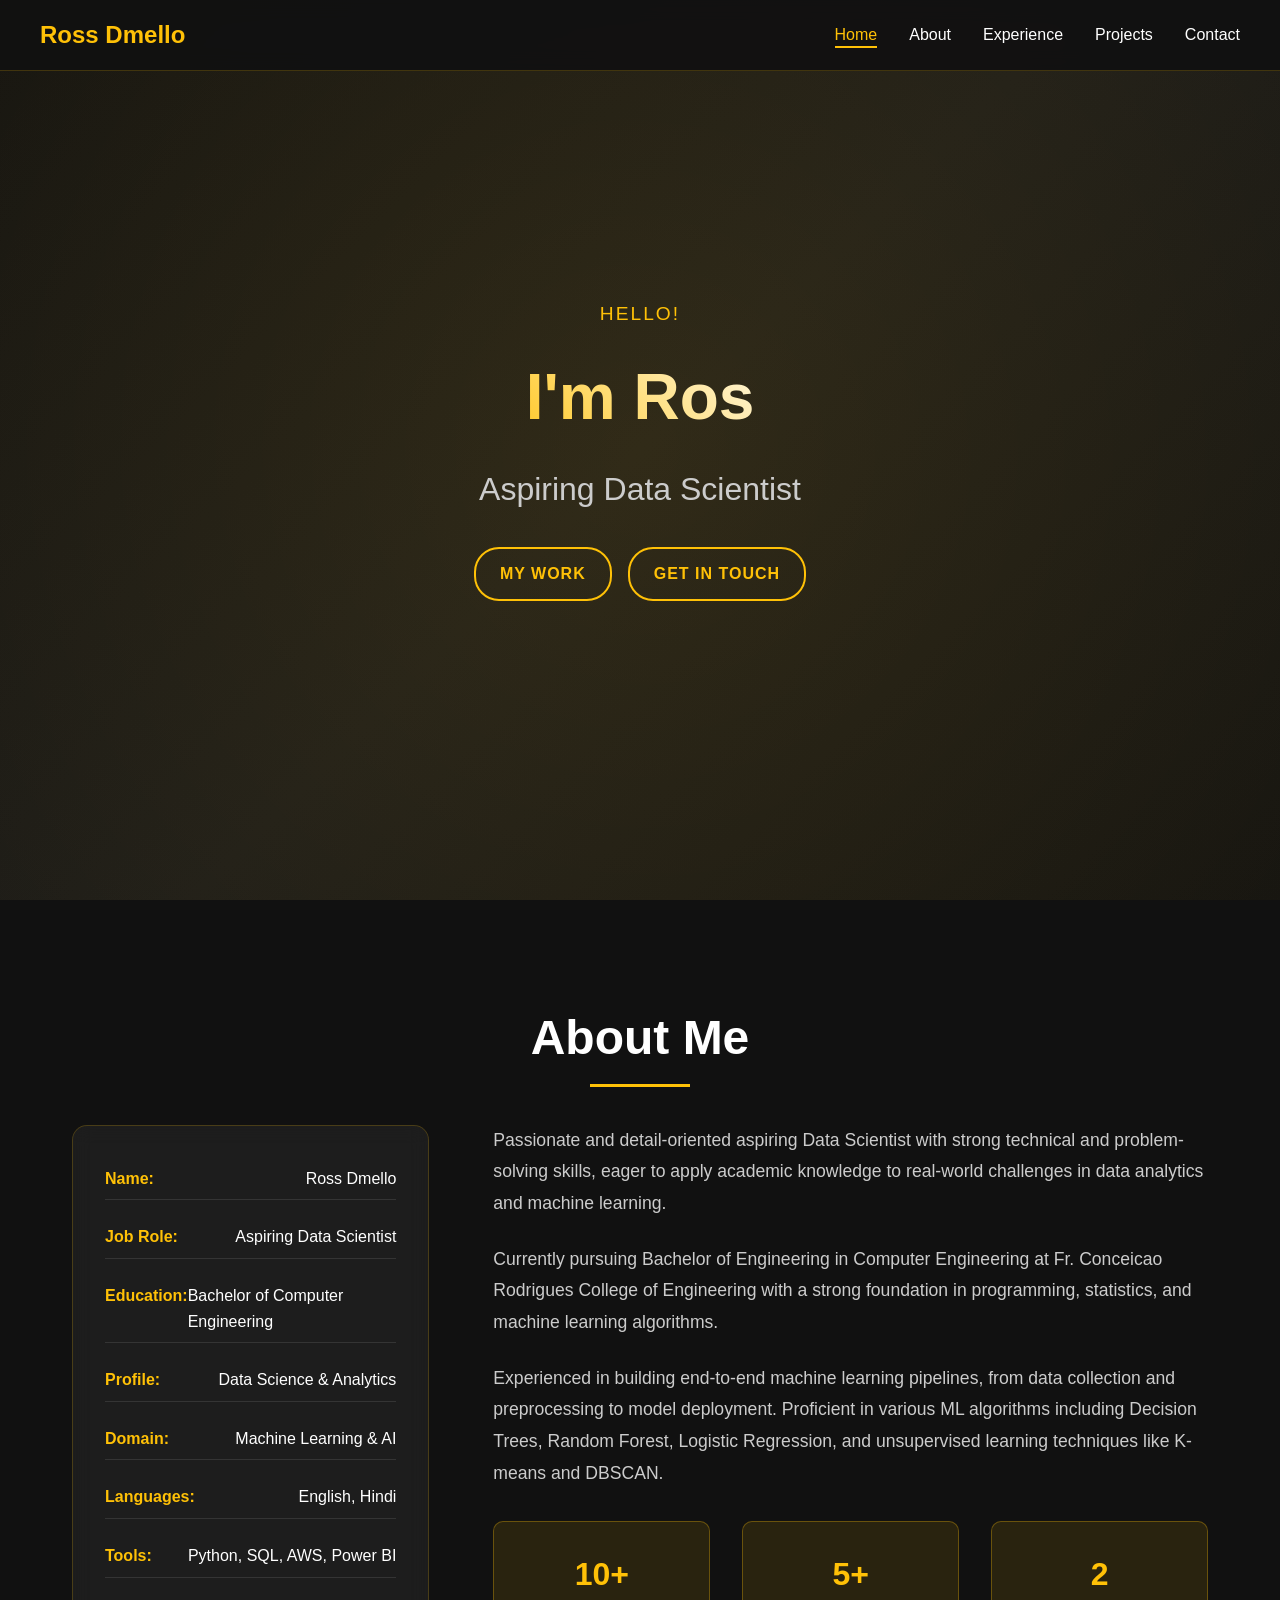
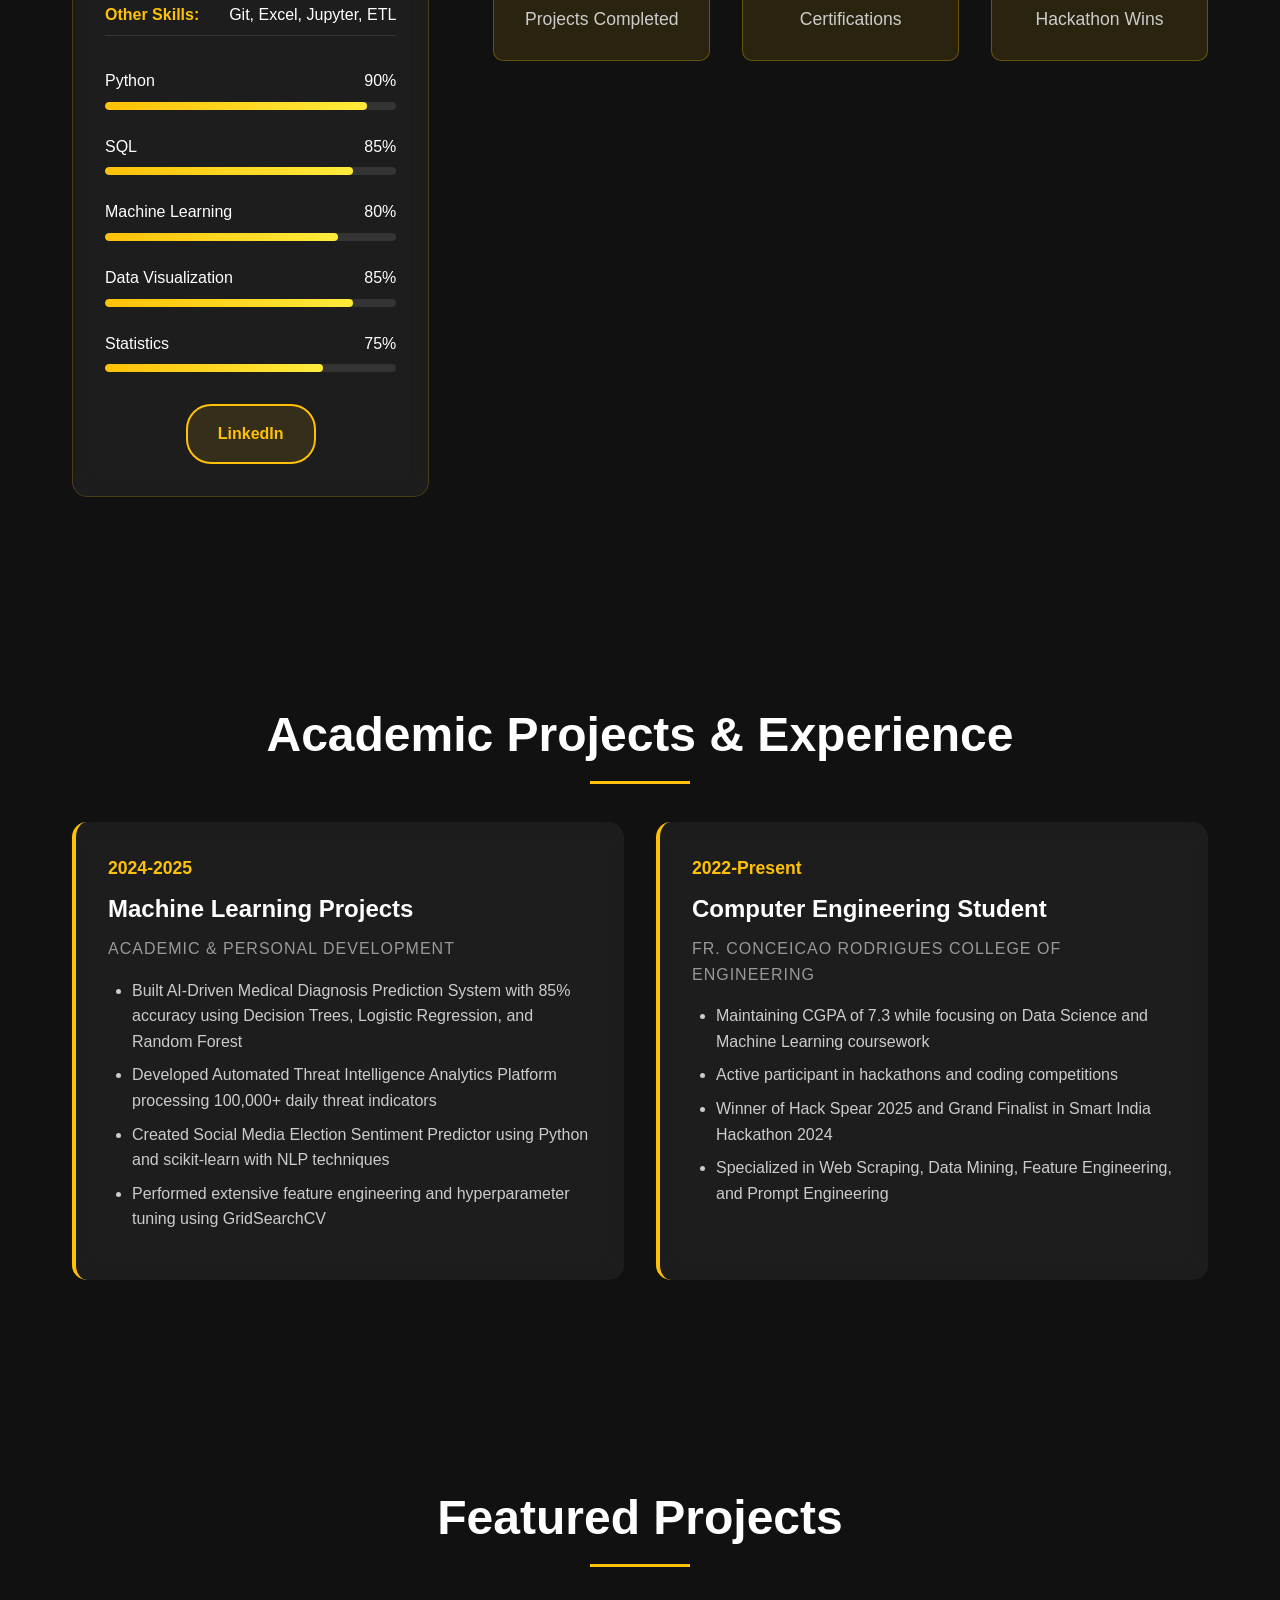
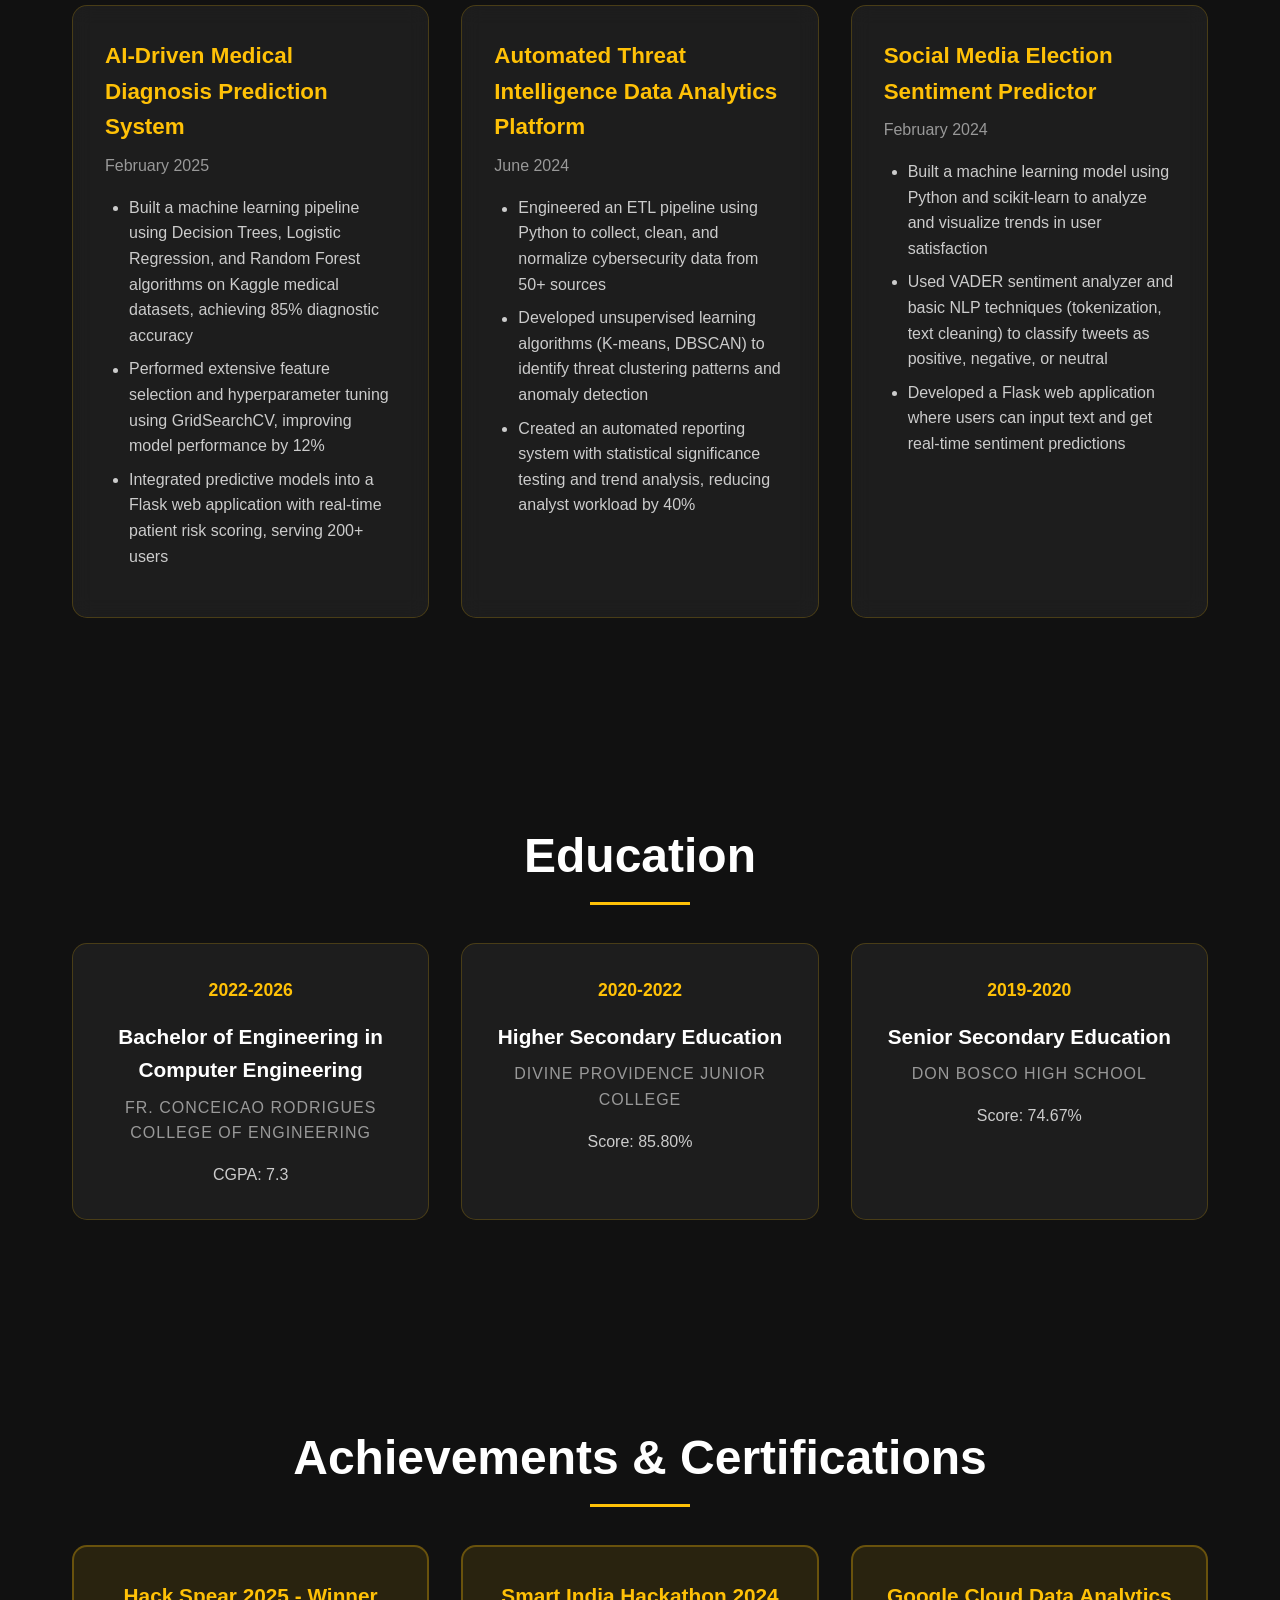
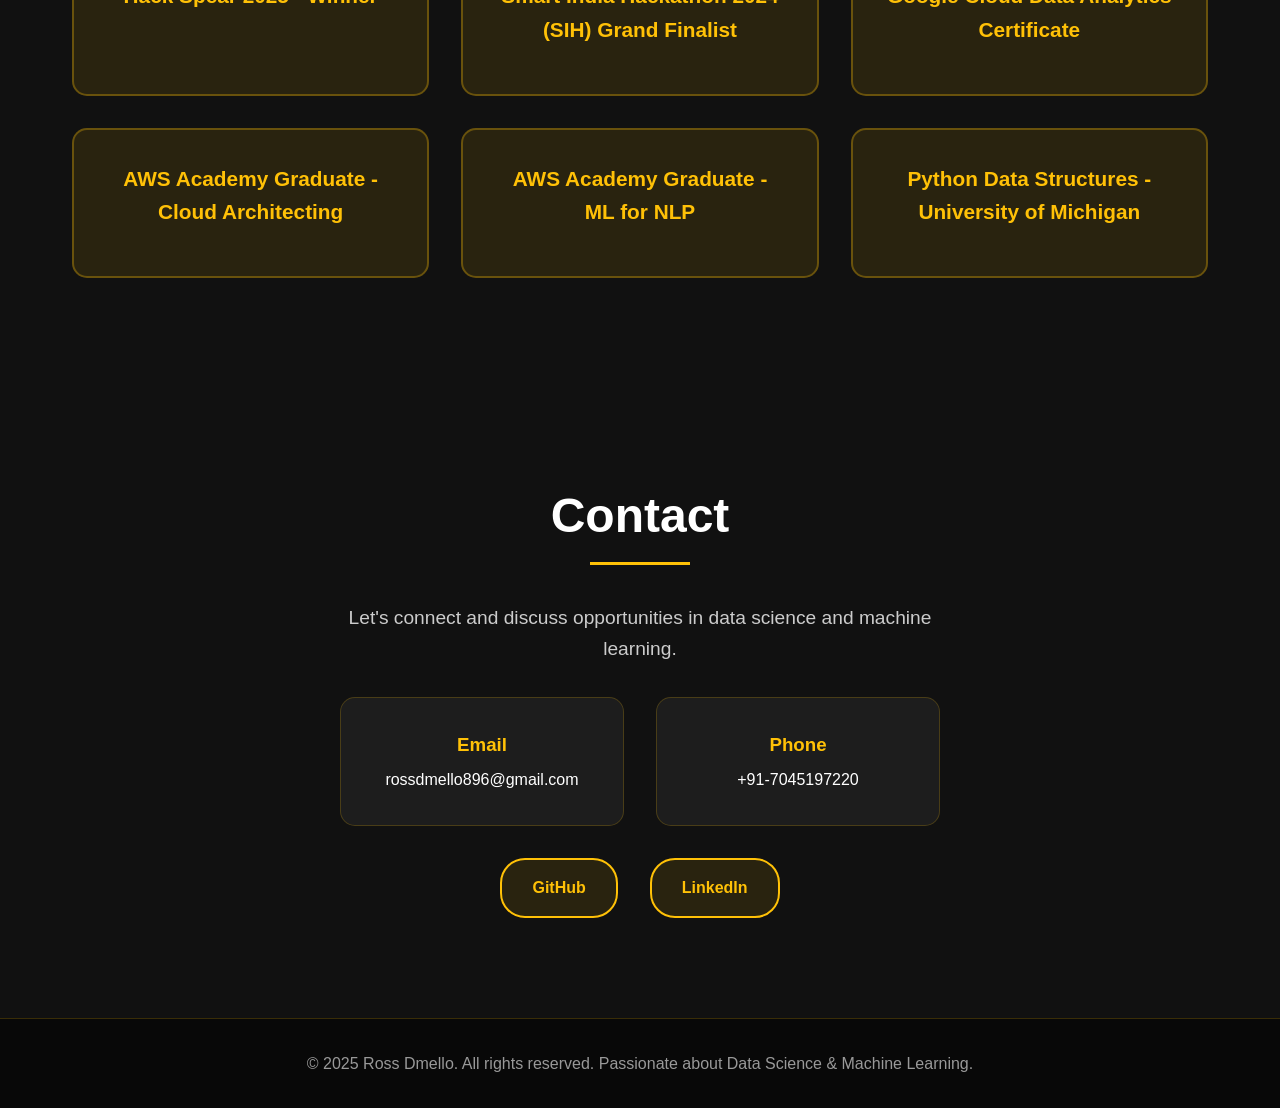
==== index.html @ bb0aae78 "Add files via upload" ====
<!DOCTYPE html>
<html lang="en">
<head>
    <meta charset="UTF-8">
    <meta name="viewport" content="width=device-width, initial-scale=1.0">
    <title>Ross Dmello - Data Scientist Portfolio</title>
    <style>
        * {
            margin: 0;
            padding: 0;
            box-sizing: border-box;
        }

        body {
            font-family: 'Arial', sans-serif;
            background-color: #111;
            color: #fff;
            line-height: 1.6;
            overflow-x: hidden;
        }

        /* Navigation */
        nav {
            position: fixed;
            top: 0;
            width: 100%;
            background: rgba(17, 17, 17, 0.95);
            backdrop-filter: blur(10px);
            padding: 1rem 2rem;
            z-index: 1000;
            border-bottom: 1px solid rgba(255, 193, 7, 0.2);
        }

        .nav-container {
            display: flex;
            justify-content: space-between;
            align-items: center;
            max-width: 1200px;
            margin: 0 auto;
        }

        .logo {
            font-size: 1.5rem;
            font-weight: bold;
            color: #ffc107;
        }

        .nav-links {
            display: flex;
            list-style: none;
            gap: 2rem;
        }

        .nav-links a {
            color: #fff;
            text-decoration: none;
            transition: color 0.3s ease;
            position: relative;
        }

        .nav-links a:hover,
        .nav-links a.active {
            color: #ffc107;
        }

        .nav-links a.active::after {
            content: '';
            position: absolute;
            bottom: -5px;
            left: 0;
            width: 100%;
            height: 2px;
            background: #ffc107;
        }

        /* Hero Section */
        .hero {
            height: 100vh;
            display: flex;
            align-items: center;
            justify-content: center;
            background: linear-gradient(135deg, #111 0%, #1a1a1a 50%, #111 100%);
            position: relative;
            overflow: hidden;
        }

        .hero::before {
            content: '';
            position: absolute;
            width: 200%;
            height: 200%;
            background: radial-gradient(circle, rgba(255, 193, 7, 0.1) 0%, transparent 70%);
            animation: pulse 4s ease-in-out infinite;
        }

        @keyframes pulse {
            0%, 100% { transform: scale(1); opacity: 0.5; }
            50% { transform: scale(1.1); opacity: 0.8; }
        }

        .hero-content {
            text-align: center;
            max-width: 800px;
            z-index: 2;
            position: relative;
        }

        .hero-greeting {
            color: #ffc107;
            font-size: 1.2rem;
            margin-bottom: 1rem;
            letter-spacing: 2px;
            text-transform: uppercase;
        }

        .hero-name {
            font-size: 4rem;
            margin-bottom: 1rem;
            background: linear-gradient(45deg, #ffc107, #fff);
            -webkit-background-clip: text;
            -webkit-text-fill-color: transparent;
            background-clip: text;
            animation: glow 3s ease-in-out infinite alternate;
        }

        @keyframes glow {
            from { filter: drop-shadow(0 0 20px rgba(255, 193, 7, 0.5)); }
            to { filter: drop-shadow(0 0 30px rgba(255, 193, 7, 0.8)); }
        }

        .hero-title {
            font-size: 2rem;
            color: #ccc;
            margin-bottom: 2rem;
        }

        .hero-buttons {
            display: flex;
            gap: 1rem;
            justify-content: center;
            flex-wrap: wrap;
        }

        .btn {
            padding: 12px 24px;
            border: 2px solid #ffc107;
            background: transparent;
            color: #ffc107;
            text-decoration: none;
            border-radius: 25px;
            transition: all 0.3s ease;
            font-weight: bold;
            text-transform: uppercase;
            letter-spacing: 1px;
        }

        .btn:hover {
            background: #ffc107;
            color: #111;
            transform: translateY(-2px);
            box-shadow: 0 10px 25px rgba(255, 193, 7, 0.3);
        }

        /* Sections */
        .section {
            padding: 100px 2rem;
            max-width: 1200px;
            margin: 0 auto;
        }

        .section-title {
            font-size: 3rem;
            text-align: center;
            margin-bottom: 3rem;
            color: #fff;
            position: relative;
        }

        .section-title::after {
            content: '';
            position: absolute;
            bottom: -10px;
            left: 50%;
            transform: translateX(-50%);
            width: 100px;
            height: 3px;
            background: #ffc107;
        }

        /* About Section */
        .about-container {
            display: grid;
            grid-template-columns: 1fr 2fr;
            gap: 4rem;
            align-items: start;
        }

        .about-info {
            background: rgba(255, 255, 255, 0.05);
            padding: 2rem;
            border-radius: 15px;
            backdrop-filter: blur(10px);
            border: 1px solid rgba(255, 193, 7, 0.2);
        }

        .info-item {
            display: flex;
            justify-content: space-between;
            margin-bottom: 1rem;
            padding: 0.5rem 0;
            border-bottom: 1px solid rgba(255, 255, 255, 0.1);
        }

        .info-label {
            color: #ffc107;
            font-weight: bold;
        }

        .skills-container {
            margin-top: 2rem;
        }

        .skill-item {
            margin-bottom: 1.5rem;
        }

        .skill-name {
            display: flex;
            justify-content: space-between;
            margin-bottom: 0.5rem;
            color: #fff;
        }

        .skill-bar {
            width: 100%;
            height: 8px;
            background: rgba(255, 255, 255, 0.1);
            border-radius: 4px;
            overflow: hidden;
        }

        .skill-progress {
            height: 100%;
            background: linear-gradient(90deg, #ffc107, #ffeb3b);
            border-radius: 4px;
            animation: loadSkill 2s ease-in-out;
        }

        @keyframes loadSkill {
            from { width: 0; }
        }

        .about-content {
            font-size: 1.1rem;
            line-height: 1.8;
            color: #ccc;
        }

        .about-content p {
            margin-bottom: 1.5rem;
        }

        .stats {
            display: grid;
            grid-template-columns: repeat(auto-fit, minmax(150px, 1fr));
            gap: 2rem;
            margin-top: 2rem;
        }

        .stat-item {
            text-align: center;
            background: rgba(255, 193, 7, 0.1);
            padding: 1.5rem;
            border-radius: 10px;
            border: 1px solid rgba(255, 193, 7, 0.3);
        }

        .stat-number {
            font-size: 2rem;
            font-weight: bold;
            color: #ffc107;
            display: block;
        }

        /* Experience Section */
        .experience-container {
            display: grid;
            grid-template-columns: repeat(auto-fit, minmax(400px, 1fr));
            gap: 2rem;
            margin-top: 2rem;
        }

        .experience-card {
            background: rgba(255, 255, 255, 0.05);
            padding: 2rem;
            border-radius: 15px;
            border-left: 4px solid #ffc107;
            backdrop-filter: blur(10px);
            transition: transform 0.3s ease, box-shadow 0.3s ease;
        }

        .experience-card:hover {
            transform: translateY(-5px);
            box-shadow: 0 15px 40px rgba(255, 193, 7, 0.2);
        }

        .experience-period {
            color: #ffc107;
            font-weight: bold;
            font-size: 1.1rem;
            margin-bottom: 0.5rem;
        }

        .experience-title {
            font-size: 1.5rem;
            margin-bottom: 0.5rem;
            color: #fff;
        }

        .experience-company {
            color: #999;
            text-transform: uppercase;
            letter-spacing: 1px;
            margin-bottom: 1rem;
        }

        .experience-description {
            color: #ccc;
            line-height: 1.6;
        }

        .experience-description ul {
            margin: 1rem 0;
            padding-left: 1.5rem;
        }

        .experience-description li {
            margin-bottom: 0.5rem;
        }

        /* Education Section */
        .education-container {
            display: grid;
            grid-template-columns: repeat(auto-fit, minmax(350px, 1fr));
            gap: 2rem;
            margin-top: 2rem;
        }

        .education-card {
            background: rgba(255, 255, 255, 0.05);
            padding: 2rem;
            border-radius: 15px;
            text-align: center;
            border: 1px solid rgba(255, 193, 7, 0.2);
            transition: transform 0.3s ease;
        }

        .education-card:hover {
            transform: scale(1.05);
            border-color: #ffc107;
        }

        .education-period {
            color: #ffc107;
            font-weight: bold;
            font-size: 1.1rem;
            margin-bottom: 1rem;
        }

        .education-degree {
            font-size: 1.3rem;
            margin-bottom: 0.5rem;
            color: #fff;
        }

        .education-school {
            color: #999;
            text-transform: uppercase;
            letter-spacing: 1px;
            margin-bottom: 1rem;
        }

        .education-grade {
            color: #ccc;
        }

        /* Projects Section */
        .projects-container {
            display: grid;
            grid-template-columns: repeat(auto-fit, minmax(350px, 1fr));
            gap: 2rem;
            margin-top: 2rem;
        }

        .project-card {
            background: rgba(255, 255, 255, 0.05);
            padding: 2rem;
            border-radius: 15px;
            backdrop-filter: blur(10px);
            border: 1px solid rgba(255, 193, 7, 0.2);
            transition: transform 0.3s ease, box-shadow 0.3s ease;
        }

        .project-card:hover {
            transform: translateY(-5px);
            box-shadow: 0 15px 40px rgba(255, 193, 7, 0.2);
            border-color: #ffc107;
        }

        .project-title {
            font-size: 1.4rem;
            margin-bottom: 0.5rem;
            color: #ffc107;
        }

        .project-date {
            color: #999;
            margin-bottom: 1rem;
        }

        .project-description {
            color: #ccc;
            line-height: 1.6;
        }

        .project-description ul {
            margin: 1rem 0;
            padding-left: 1.5rem;
        }

        .project-description li {
            margin-bottom: 0.5rem;
        }

        /* Achievements Section */
        .achievements-container {
            display: grid;
            grid-template-columns: repeat(auto-fit, minmax(300px, 1fr));
            gap: 2rem;
            margin-top: 2rem;
        }

        .achievement-card {
            background: rgba(255, 193, 7, 0.1);
            padding: 2rem;
            border-radius: 15px;
            text-align: center;
            border: 2px solid rgba(255, 193, 7, 0.3);
            transition: transform 0.3s ease;
        }

        .achievement-card:hover {
            transform: scale(1.05);
            border-color: #ffc107;
        }

        .achievement-title {
            font-size: 1.3rem;
            color: #ffc107;
            margin-bottom: 1rem;
        }

        /* Contact Section */
        .contact-container {
            text-align: center;
            max-width: 600px;
            margin: 0 auto;
        }

        .contact-info {
            display: grid;
            grid-template-columns: repeat(auto-fit, minmax(250px, 1fr));
            gap: 2rem;
            margin: 2rem 0;
        }

        .contact-item {
            background: rgba(255, 255, 255, 0.05);
            padding: 2rem;
            border-radius: 15px;
            border: 1px solid rgba(255, 193, 7, 0.2);
        }

        .contact-item h3 {
            color: #ffc107;
            margin-bottom: 0.5rem;
        }

        .social-links {
            display: flex;
            justify-content: center;
            gap: 2rem;
            margin-top: 2rem;
        }

        .social-link {
            display: inline-block;
            padding: 15px 30px;
            background: rgba(255, 193, 7, 0.1);
            border: 2px solid #ffc107;
            color: #ffc107;
            text-decoration: none;
            border-radius: 25px;
            transition: all 0.3s ease;
            font-weight: bold;
        }

        .social-link:hover {
            background: #ffc107;
            color: #111;
            transform: translateY(-3px);
            box-shadow: 0 10px 25px rgba(255, 193, 7, 0.3);
        }

        /* Footer */
        footer {
            text-align: center;
            padding: 2rem;
            background: rgba(0, 0, 0, 0.5);
            border-top: 1px solid rgba(255, 193, 7, 0.2);
            color: #999;
        }

        /* Mobile Responsiveness */
        @media (max-width: 768px) {
            .nav-links {
                display: none;
            }

            .hero-name {
                font-size: 2.5rem;
            }

            .hero-title {
                font-size: 1.5rem;
            }

            .about-container {
                grid-template-columns: 1fr;
                gap: 2rem;
            }

            .section {
                padding: 50px 1rem;
            }

            .hero-buttons {
                flex-direction: column;
                align-items: center;
            }
        }

        /* Smooth scrolling */
        html {
            scroll-behavior: smooth;
        }

        /* Hide sections initially for smooth reveal */
        .section {
            opacity: 0;
            transform: translateY(30px);
            transition: all 0.8s ease;
        }

        .section.visible {
            opacity: 1;
            transform: translateY(0);
        }
    </style>
</head>
<body>
    <!-- Navigation -->
    <nav>
        <div class="nav-container">
            <div class="logo">Ross Dmello</div>
            <ul class="nav-links">
                <li><a href="#home" class="nav-link active">Home</a></li>
                <li><a href="#about" class="nav-link">About</a></li>
                <li><a href="#experience" class="nav-link">Experience</a></li>
                <li><a href="#projects" class="nav-link">Projects</a></li>
                <li><a href="#contact" class="nav-link">Contact</a></li>
            </ul>
        </div>
    </nav>

    <!-- Hero Section -->
    <section id="home" class="hero">
        <div class="hero-content">
            <div class="hero-greeting">Hello!</div>
            <h1 class="hero-name">I'm Ross Dmello</h1>
            <p class="hero-title">Aspiring Data Scientist</p>
            <div class="hero-buttons">
                <a href="https://github.com/RossDmello2" target="_blank" class="btn">My Work</a>
                <a href="#contact" class="btn">Get In Touch</a>
            </div>
        </div>
    </section>

    <!-- About Section -->
    <section id="about" class="section">
        <h2 class="section-title">About Me</h2>
        <div class="about-container">
            <div class="about-info">
                <div class="info-item">
                    <span class="info-label">Name:</span>
                    <span>Ross Dmello</span>
                </div>
                <div class="info-item">
                    <span class="info-label">Job Role:</span>
                    <span>Aspiring Data Scientist</span>
                </div>
                <div class="info-item">
                    <span class="info-label">Education:</span>
                    <span>Bachelor of Computer Engineering</span>
                </div>
                <div class="info-item">
                    <span class="info-label">Profile:</span>
                    <span>Data Science & Analytics</span>
                </div>
                <div class="info-item">
                    <span class="info-label">Domain:</span>
                    <span>Machine Learning & AI</span>
                </div>
                <div class="info-item">
                    <span class="info-label">Languages:</span>
                    <span>English, Hindi</span>
                </div>
                <div class="info-item">
                    <span class="info-label">Tools:</span>
                    <span>Python, SQL, AWS, Power BI</span>
                </div>
                <div class="info-item">
                    <span class="info-label">Other Skills:</span>
                    <span>Git, Excel, Jupyter, ETL</span>
                </div>

                <div class="skills-container">
                    <div class="skill-item">
                        <div class="skill-name">
                            <span>Python</span>
                            <span>90%</span>
                        </div>
                        <div class="skill-bar">
                            <div class="skill-progress" style="width: 90%"></div>
                        </div>
                    </div>
                    <div class="skill-item">
                        <div class="skill-name">
                            <span>SQL</span>
                            <span>85%</span>
                        </div>
                        <div class="skill-bar">
                            <div class="skill-progress" style="width: 85%"></div>
                        </div>
                    </div>
                    <div class="skill-item">
                        <div class="skill-name">
                            <span>Machine Learning</span>
                            <span>80%</span>
                        </div>
                        <div class="skill-bar">
                            <div class="skill-progress" style="width: 80%"></div>
                        </div>
                    </div>
                    <div class="skill-item">
                        <div class="skill-name">
                            <span>Data Visualization</span>
                            <span>85%</span>
                        </div>
                        <div class="skill-bar">
                            <div class="skill-progress" style="width: 85%"></div>
                        </div>
                    </div>
                    <div class="skill-item">
                        <div class="skill-name">
                            <span>Statistics</span>
                            <span>75%</span>
                        </div>
                        <div class="skill-bar">
                            <div class="skill-progress" style="width: 75%"></div>
                        </div>
                    </div>
                </div>

                <div class="social-links" style="margin-top: 2rem;">
                    <a href="https://www.linkedin.com/in/ross-dmello-4a9035330/" target="_blank" class="social-link">LinkedIn</a>
                </div>
            </div>
            <div class="about-content">
                <p>Passionate and detail-oriented aspiring Data Scientist with strong technical and problem-solving skills, eager to apply academic knowledge to real-world challenges in data analytics and machine learning.</p>
                
                <p>Currently pursuing Bachelor of Engineering in Computer Engineering at Fr. Conceicao Rodrigues College of Engineering with a strong foundation in programming, statistics, and machine learning algorithms.</p>
                
                <p>Experienced in building end-to-end machine learning pipelines, from data collection and preprocessing to model deployment. Proficient in various ML algorithms including Decision Trees, Random Forest, Logistic Regression, and unsupervised learning techniques like K-means and DBSCAN.</p>
                
                <div class="stats">
                    <div class="stat-item">
                        <span class="stat-number">10+</span>
                        <span>Projects Completed</span>
                    </div>
                    <div class="stat-item">
                        <span class="stat-number">5+</span>
                        <span>Certifications</span>
                    </div>
                    <div class="stat-item">
                        <span class="stat-number">2</span>
                        <span>Hackathon Wins</span>
                    </div>
                </div>
            </div>
        </div>
    </section>

    <!-- Experience Section -->
    <section id="experience" class="section">
        <h2 class="section-title">Academic Projects & Experience</h2>
        <div class="experience-container">
            <div class="experience-card">
                <div class="experience-period">2024-2025</div>
                <h3 class="experience-title">Machine Learning Projects</h3>
                <div class="experience-company">Academic & Personal Development</div>
                <div class="experience-description">
                    <ul>
                        <li>Built AI-Driven Medical Diagnosis Prediction System with 85% accuracy using Decision Trees, Logistic Regression, and Random Forest</li>
                        <li>Developed Automated Threat Intelligence Analytics Platform processing 100,000+ daily threat indicators</li>
                        <li>Created Social Media Election Sentiment Predictor using Python and scikit-learn with NLP techniques</li>
                        <li>Performed extensive feature engineering and hyperparameter tuning using GridSearchCV</li>
                    </ul>
                </div>
            </div>
            <div class="experience-card">
                <div class="experience-period">2022-Present</div>
                <h3 class="experience-title">Computer Engineering Student</h3>
                <div class="experience-company">Fr. Conceicao Rodrigues College of Engineering</div>
                <div class="experience-description">
                    <ul>
                        <li>Maintaining CGPA of 7.3 while focusing on Data Science and Machine Learning coursework</li>
                        <li>Active participant in hackathons and coding competitions</li>
                        <li>Winner of Hack Spear 2025 and Grand Finalist in Smart India Hackathon 2024</li>
                        <li>Specialized in Web Scraping, Data Mining, Feature Engineering, and Prompt Engineering</li>
                    </ul>
                </div>
            </div>
        </div>
    </section>

    <!-- Projects Section -->
    <section id="projects" class="section">
        <h2 class="section-title">Featured Projects</h2>
        <div class="projects-container">
            <div class="project-card">
                <h3 class="project-title">AI-Driven Medical Diagnosis Prediction System</h3>
                <p class="project-date">February 2025</p>
                <div class="project-description">
                    <ul>
                        <li>Built a machine learning pipeline using Decision Trees, Logistic Regression, and Random Forest algorithms on Kaggle medical datasets, achieving 85% diagnostic accuracy</li>
                        <li>Performed extensive feature selection and hyperparameter tuning using GridSearchCV, improving model performance by 12%</li>
                        <li>Integrated predictive models into a Flask web application with real-time patient risk scoring, serving 200+ users</li>
                    </ul>
                </div>
            </div>
            <div class="project-card">
                <h3 class="project-title">Automated Threat Intelligence Data Analytics Platform</h3>
                <p class="project-date">June 2024</p>
                <div class="project-description">
                    <ul>
                        <li>Engineered an ETL pipeline using Python to collect, clean, and normalize cybersecurity data from 50+ sources</li>
                        <li>Developed unsupervised learning algorithms (K-means, DBSCAN) to identify threat clustering patterns and anomaly detection</li>
                        <li>Created an automated reporting system with statistical significance testing and trend analysis, reducing analyst workload by 40%</li>
                    </ul>
                </div>
            </div>
            <div class="project-card">
                <h3 class="project-title">Social Media Election Sentiment Predictor</h3>
                <p class="project-date">February 2024</p>
                <div class="project-description">
                    <ul>
                        <li>Built a machine learning model using Python and scikit-learn to analyze and visualize trends in user satisfaction</li>
                        <li>Used VADER sentiment analyzer and basic NLP techniques (tokenization, text cleaning) to classify tweets as positive, negative, or neutral</li>
                        <li>Developed a Flask web application where users can input text and get real-time sentiment predictions</li>
                    </ul>
                </div>
            </div>
        </div>
    </section>

    <!-- Education Section -->
    <section id="education" class="section">
        <h2 class="section-title">Education</h2>
        <div class="education-container">
            <div class="education-card">
                <div class="education-period">2022-2026</div>
                <h3 class="education-degree">Bachelor of Engineering in Computer Engineering</h3>
                <div class="education-school">Fr. Conceicao Rodrigues College of Engineering</div>
                <div class="education-grade">CGPA: 7.3</div>
            </div>
            <div class="education-card">
                <div class="education-period">2020-2022</div>
                <h3 class="education-degree">Higher Secondary Education</h3>
                <div class="education-school">Divine Providence Junior College</div>
                <div class="education-grade">Score: 85.80%</div>
            </div>
            <div class="education-card">
                <div class="education-period">2019-2020</div>
                <h3 class="education-degree">Senior Secondary Education</h3>
                <div class="education-school">Don Bosco High School</div>
                <div class="education-grade">Score: 74.67%</div>
            </div>
        </div>
    </section>

    <!-- Achievements Section -->
    <section id="achievements" class="section">
        <h2 class="section-title">Achievements & Certifications</h2>
        <div class="achievements-container">
            <div class="achievement-card">
                <h3 class="achievement-title">Hack Spear 2025 - Winner</h3>
            </div>
            <div class="achievement-card">
                <h3 class="achievement-title">Smart India Hackathon 2024 (SIH) Grand Finalist</h3>
            </div>
            <div class="achievement-card">
                <h3 class="achievement-title">Google Cloud Data Analytics Certificate</h3>
            </div>
            <div class="achievement-card">
                <h3 class="achievement-title">AWS Academy Graduate - Cloud Architecting</h3>
            </div>
            <div class="achievement-card">
                <h3 class="achievement-title">AWS Academy Graduate - ML for NLP</h3>
            </div>
            <div class="achievement-card">
                <h3 class="achievement-title">Python Data Structures - University of Michigan</h3>
            </div>
        </div>
    </section>

    <!-- Contact Section -->
    <section id="contact" class="section">
        <h2 class="section-title">Contact</h2>
        <div class="contact-container">
            <p style="font-size: 1.2rem; color: #ccc; margin-bottom: 2rem;">Let's connect and discuss opportunities in data science and machine learning.</p>
            
            <div class="contact-info">
                <div class="contact-item">
                    <h3>Email</h3>
                    <p>rossdmello896@gmail.com</p>
                </div>
                <div class="contact-item">
                    <h3>Phone</h3>
                    <p>+91-7045197220</p>
                </div>
            </div>
            
            <div class="social-links">
                <a href="https://github.com/RossDmello2" target="_blank" class="social-link">GitHub</a>
                <a href="https://www.linkedin.com/in/ross-dmello-4a9035330/" target="_blank" class="social-link">LinkedIn</a>
            </div>
        </div>
    </section>

    <!-- Footer -->
    <footer>
        <p>&copy; 2025 Ross Dmello. All rights reserved. Passionate about Data Science & Machine Learning.</p>
    </footer>

    <script>
        // Smooth scrolling for navigation links
        document.querySelectorAll('.nav-link').forEach(link => {
            link.addEventListener('click', (e) => {
                e.preventDefault();
                const targetId = link.getAttribute('href');
                const targetSection = document.querySelector(targetId);
                
                if (targetSection) {
                    targetSection.scrollIntoView({
                        behavior: 'smooth',
                        block: 'start'
                    });
                }
                
                // Update active navigation link
                document.querySelectorAll('.nav-link').forEach(navLink => {
                    navLink.classList.remove('active');
                });
                link.classList.add('active');
            });
        });

        // Intersection Observer for section visibility
        const observerOptions = {
            threshold: 0.1,
            rootMargin: '0px 0px -50px 0px'
        };

        const observer = new IntersectionObserver((entries) => {
            entries.forEach(entry => {
                if (entry.isIntersecting) {
                    entry.target.classList.add('visible');
                    
                    // Update active navigation based on visible section
                    const sectionId = entry.target.getAttribute('id');
                    if (sectionId && sectionId !== 'home') {
                        document.querySelectorAll('.nav-link').forEach(link => {
                            link.classList.remove('active');
                            if (link.getAttribute('href') === `#${sectionId}`) {
                                link.classList.add('active');
                            }
                        });
                    }
                }
            });
        }, observerOptions);

        // Observe all sections
        document.querySelectorAll('.section').forEach(section => {
            observer.observe(section);
        });

        // Handle home section separately for navigation
        const homeObserver = new IntersectionObserver((entries) => {
            entries.forEach(entry => {
                if (entry.isIntersecting) {
                    document.querySelectorAll('.nav-link').forEach(link => {
                        link.classList.remove('active');
                        if (link.getAttribute('href') === '#home') {
                            link.classList.add('active');
                        }
                    });
                }
            });
        }, { threshold: 0.5 });

        homeObserver.observe(document.querySelector('#home'));

        // Add loading animation for skill bars
        const skillBars = document.querySelectorAll('.skill-progress');
        const skillObserver = new IntersectionObserver((entries) => {
            entries.forEach(entry => {
                if (entry.isIntersecting) {
                    const skillBar = entry.target;
                    const width = skillBar.style.width;
                    skillBar.style.width = '0%';
                    setTimeout(() => {
                        skillBar.style.width = width;
                    }, 500);
                }
            });
        }, { threshold: 0.5 });

        skillBars.forEach(bar => skillObserver.observe(bar));

        // Add typing effect for hero text
        function typeWriter(element, text, speed = 100) {
            element.innerHTML = '';
            let i = 0;
            function type() {
                if (i < text.length) {
                    element.innerHTML += text.charAt(i);
                    i++;
                    setTimeout(type, speed);
                }
            }
            type();
        }

        // Initialize typing effect after page load
        window.addEventListener('load', () => {
            const heroGreeting = document.querySelector('.hero-greeting');
            const heroName = document.querySelector('.hero-name');
            const heroTitle = document.querySelector('.hero-title');
            
            setTimeout(() => typeWriter(heroGreeting, 'HELLO!', 150), 500);
            setTimeout(() => typeWriter(heroName, "I'm Ross Dmello", 100), 1500);
            setTimeout(() => typeWriter(heroTitle, 'Aspiring Data Scientist', 80), 3000);
        });

        // Add scroll effect to navigation
        let lastScrollTop = 0;
        const nav = document.querySelector('nav');

        window.addEventListener('scroll', () => {
            const scrollTop = window.pageYOffset || document.documentElement.scrollTop;
            
            if (scrollTop > lastScrollTop && scrollTop > 100) {
                // Scrolling down
                nav.style.transform = 'translateY(-100%)';
            } else {
                // Scrolling up
                nav.style.transform = 'translateY(0)';
            }
            lastScrollTop = scrollTop;
        });

        // Add parallax effect to hero section
        window.addEventListener('scroll', () => {
            const scrolled = window.pageYOffset;
            const hero = document.querySelector('.hero');
            const rate = scrolled * -0.5;
            
            if (hero) {
                hero.style.backgroundPosition = `center ${rate}px`;
            }
        });

        // Add hover effect to cards
        document.querySelectorAll('.project-card, .experience-card, .education-card, .achievement-card').forEach(card => {
            card.addEventListener('mouseenter', () => {
                card.style.transform = 'translateY(-10px) scale(1.02)';
            });
            
            card.addEventListener('mouseleave', () => {
                card.style.transform = 'translateY(0) scale(1)';
            });
        });

        // Add click effect to buttons
        document.querySelectorAll('.btn, .social-link').forEach(button => {
            button.addEventListener('click', (e) => {
                const ripple = document.createElement('span');
                const rect = button.getBoundingClientRect();
                const size = Math.max(rect.width, rect.height);
                const x = e.clientX - rect.left - size / 2;
                const y = e.clientY - rect.top - size / 2;
                
                ripple.style.width = ripple.style.height = size + 'px';
                ripple.style.left = x + 'px';
                ripple.style.top = y + 'px';
                ripple.classList.add('ripple');
                
                button.appendChild(ripple);
                
                setTimeout(() => {
                    ripple.remove();
                }, 600);
            });
        });

        // Add mobile menu functionality (for future enhancement)
        const createMobileMenu = () => {
            if (window.innerWidth <= 768) {
                // Mobile menu logic can be added here
                console.log('Mobile view detected');
            }
        };

        window.addEventListener('resize', createMobileMenu);
        createMobileMenu();

        // Add smooth reveal animation for sections
        const revealSections = () => {
            const sections = document.querySelectorAll('.section');
            sections.forEach((section, index) => {
                setTimeout(() => {
                    section.style.opacity = '1';
                    section.style.transform = 'translateY(0)';
                }, index * 200);
            });
        };

        // Initialize all animations
        window.addEventListener('load', () => {
            setTimeout(revealSections, 1000);
        });

        // Add contact form functionality (placeholder)
        const addContactFormHandler = () => {
            const contactBtns = document.querySelectorAll('a[href="#contact"]');
            contactBtns.forEach(btn => {
                btn.addEventListener('click', () => {
                    // Smooth scroll to contact section
                    document.querySelector('#contact').scrollIntoView({
                        behavior: 'smooth'
                    });
                });
            });
        };

        addContactFormHandler();

        // Performance optimization: Lazy loading for animations
        const lazyAnimations = () => {
            const animatedElements = document.querySelectorAll('.hero-name, .section-title');
            animatedElements.forEach(el => {
                el.style.willChange = 'transform, opacity';
            });
        };

        // Initialize lazy animations
        setTimeout(lazyAnimations, 100);

        // Add keyboard navigation support
        document.addEventListener('keydown', (e) => {
            if (e.key === 'Tab') {
                document.body.classList.add('keyboard-navigation');
            }
        });

        document.addEventListener('mousedown', () => {
            document.body.classList.remove('keyboard-navigation');
        });

        // Add CSS for keyboard navigation
        const keyboardCSS = `
            .keyboard-navigation *:focus {
                outline: 2px solid #ffc107 !important;
                outline-offset: 2px;
            }
        `;
        const style = document.createElement('style');
        style.textContent = keyboardCSS;
        document.head.appendChild(style);

        // Add ripple effect CSS
        const rippleCSS = `
            .ripple {
                position: absolute;
                border-radius: 50%;
                background: rgba(255, 193, 7, 0.3);
                transform: scale(0);
                animation: rippleAnimation 0.6s linear;
                pointer-events: none;
            }
            
            @keyframes rippleAnimation {
                to {
                    transform: scale(4);
                    opacity: 0;
                }
            }
            
            .btn, .social-link {
                position: relative;
                overflow: hidden;
            }
        `;
        const rippleStyle = document.createElement('style');
        rippleStyle.textContent = rippleCSS;
        document.head.appendChild(rippleStyle);

        console.log('Portfolio loaded successfully! 🚀');
    </script>
</body>
</html>
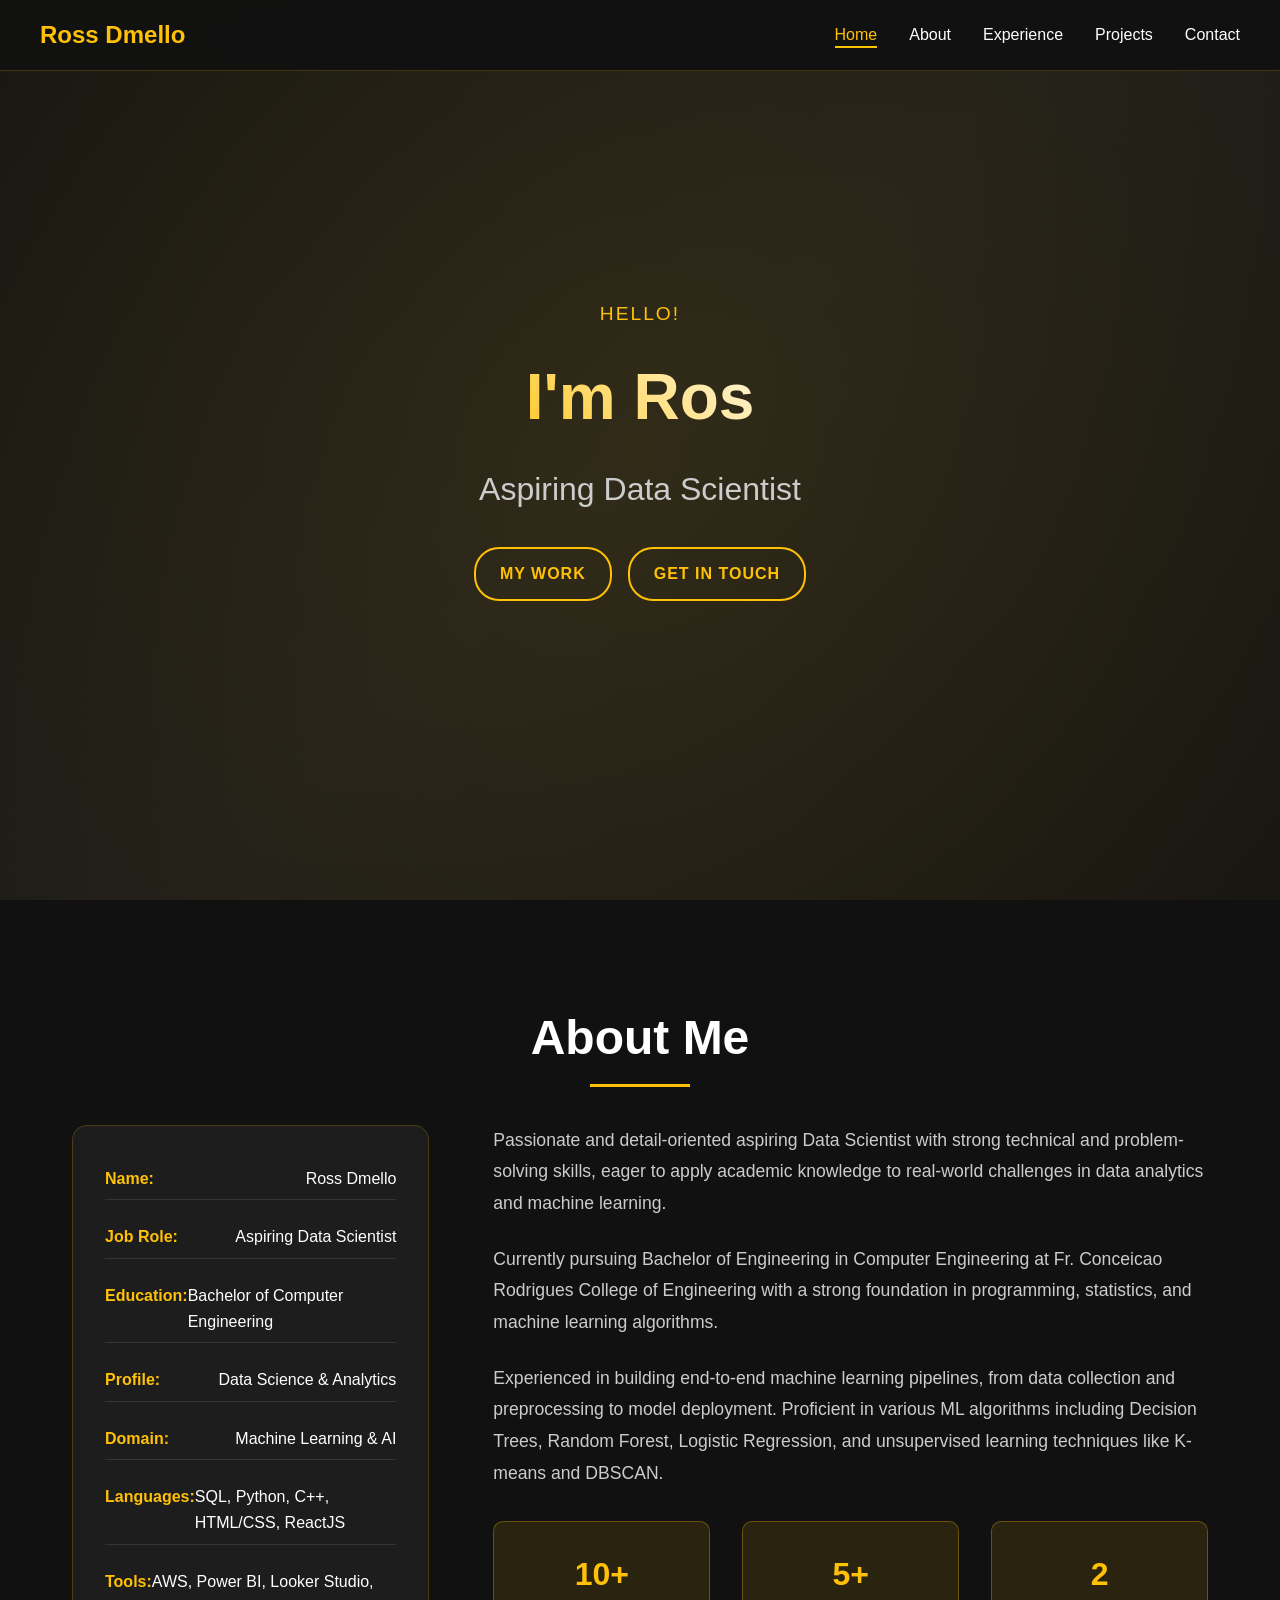
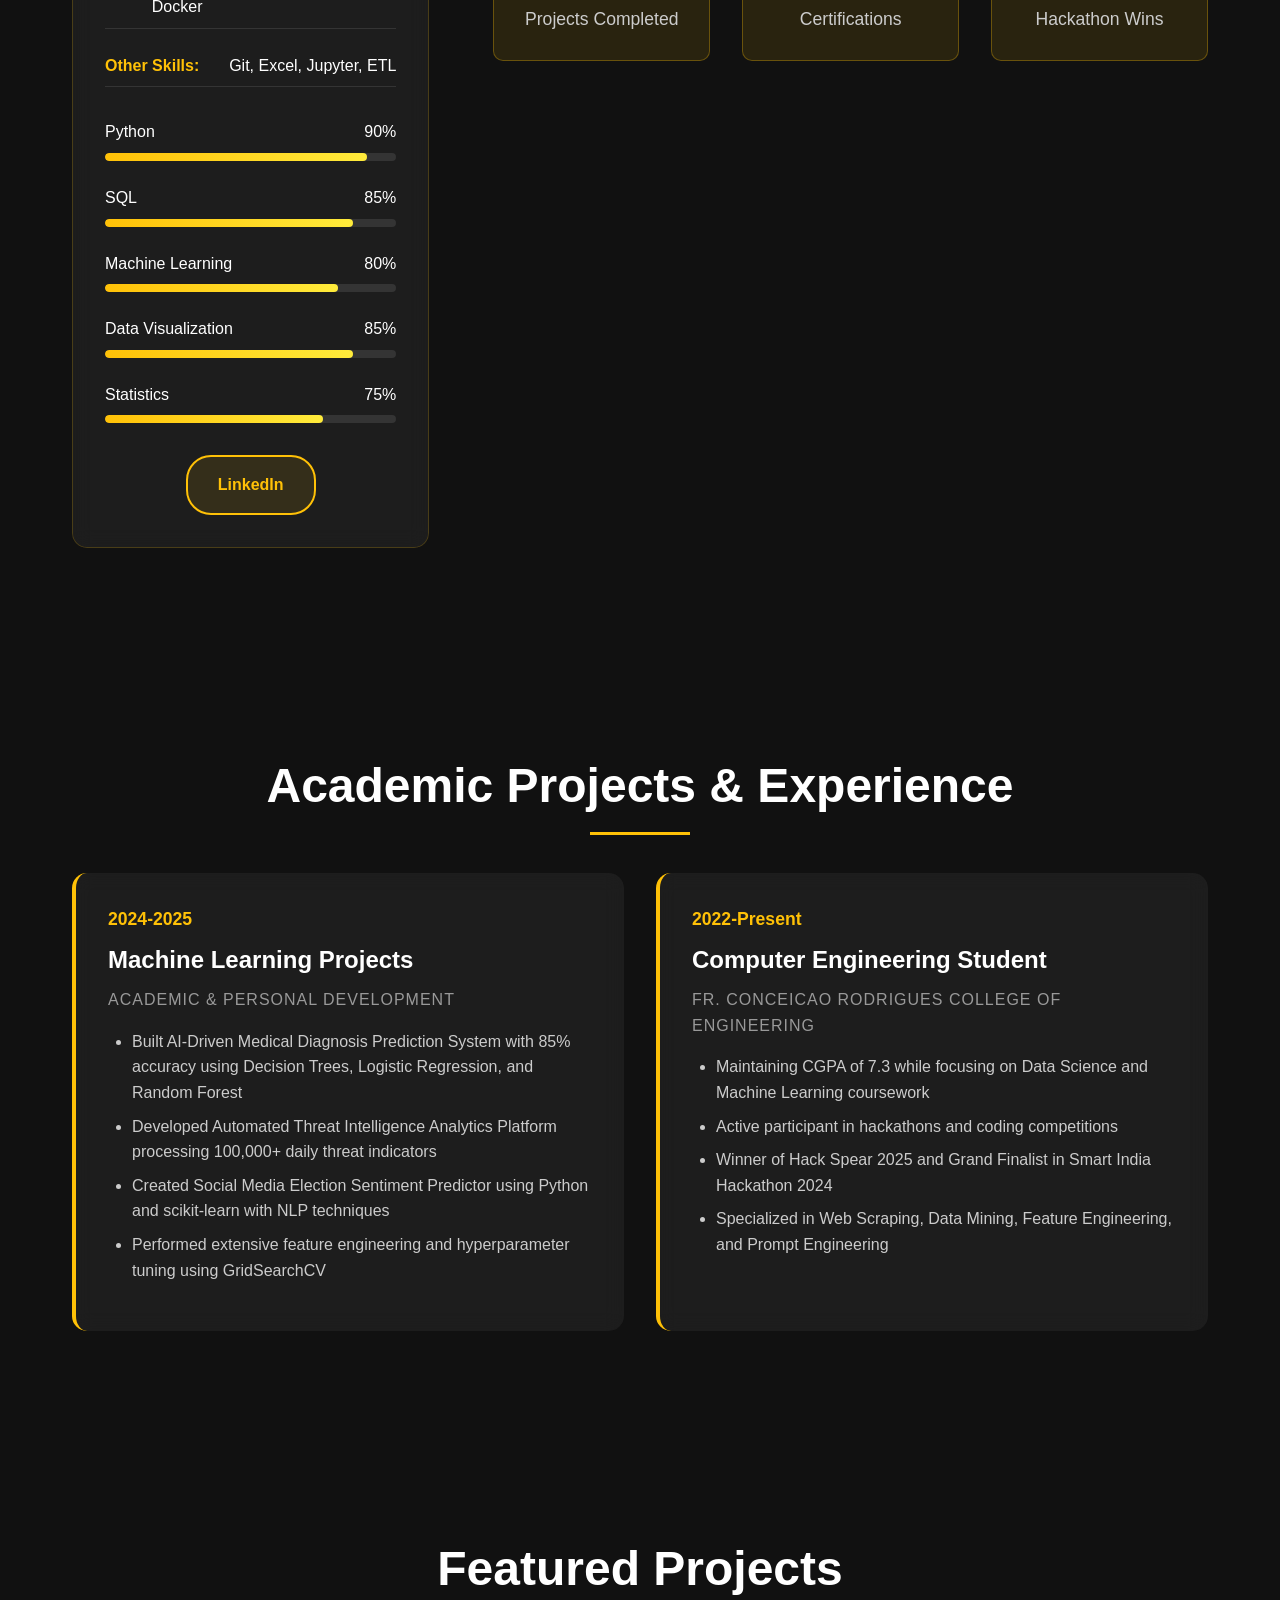
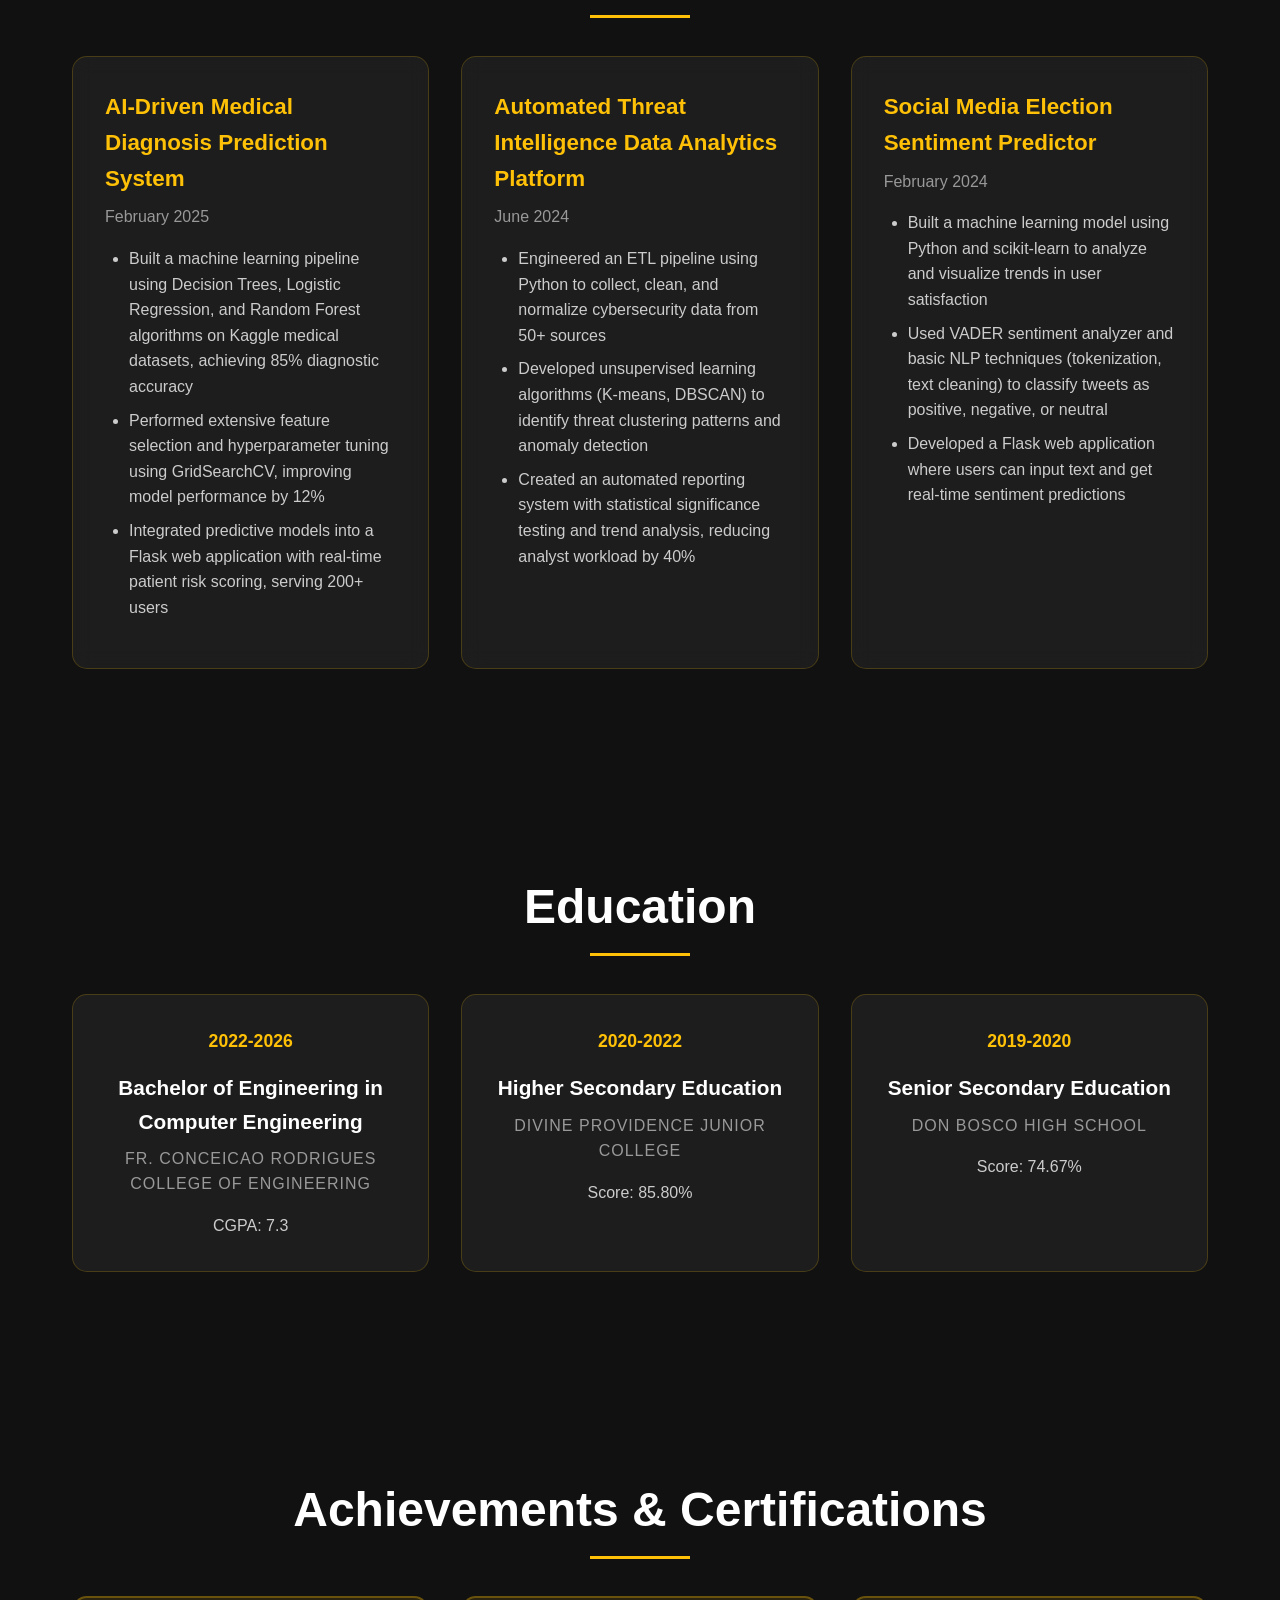
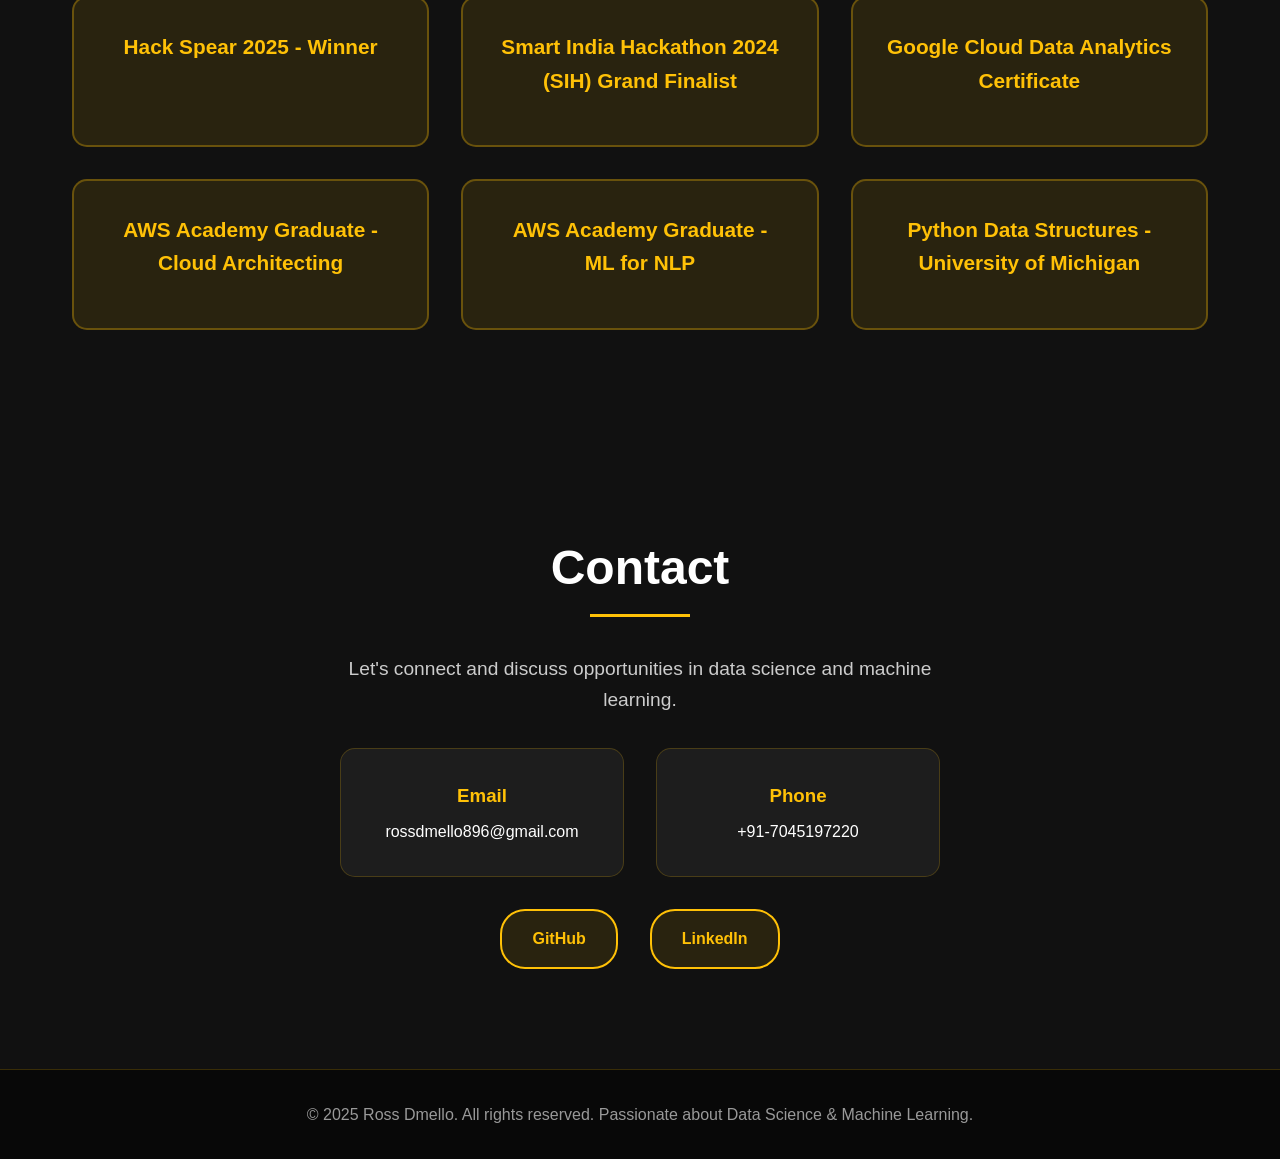
==== commit abde76b4: "Updated languages and tools" ====
--- a/index.html
+++ b/index.html
@@ -623,11 +623,11 @@
                 </div>
                 <div class="info-item">
                     <span class="info-label">Languages:</span>
-                    <span>English, Hindi</span>
+                    <span>SQL, Python, C++, HTML/CSS, ReactJS</span>
                 </div>
                 <div class="info-item">
                     <span class="info-label">Tools:</span>
-                    <span>Python, SQL, AWS, Power BI</span>
+                   <span>AWS, Power BI, Looker Studio, Docker</span>
                 </div>
                 <div class="info-item">
                     <span class="info-label">Other Skills:</span>
@@ -1141,4 +1141,4 @@
     </script>
 </body>
 </html>
-            +            
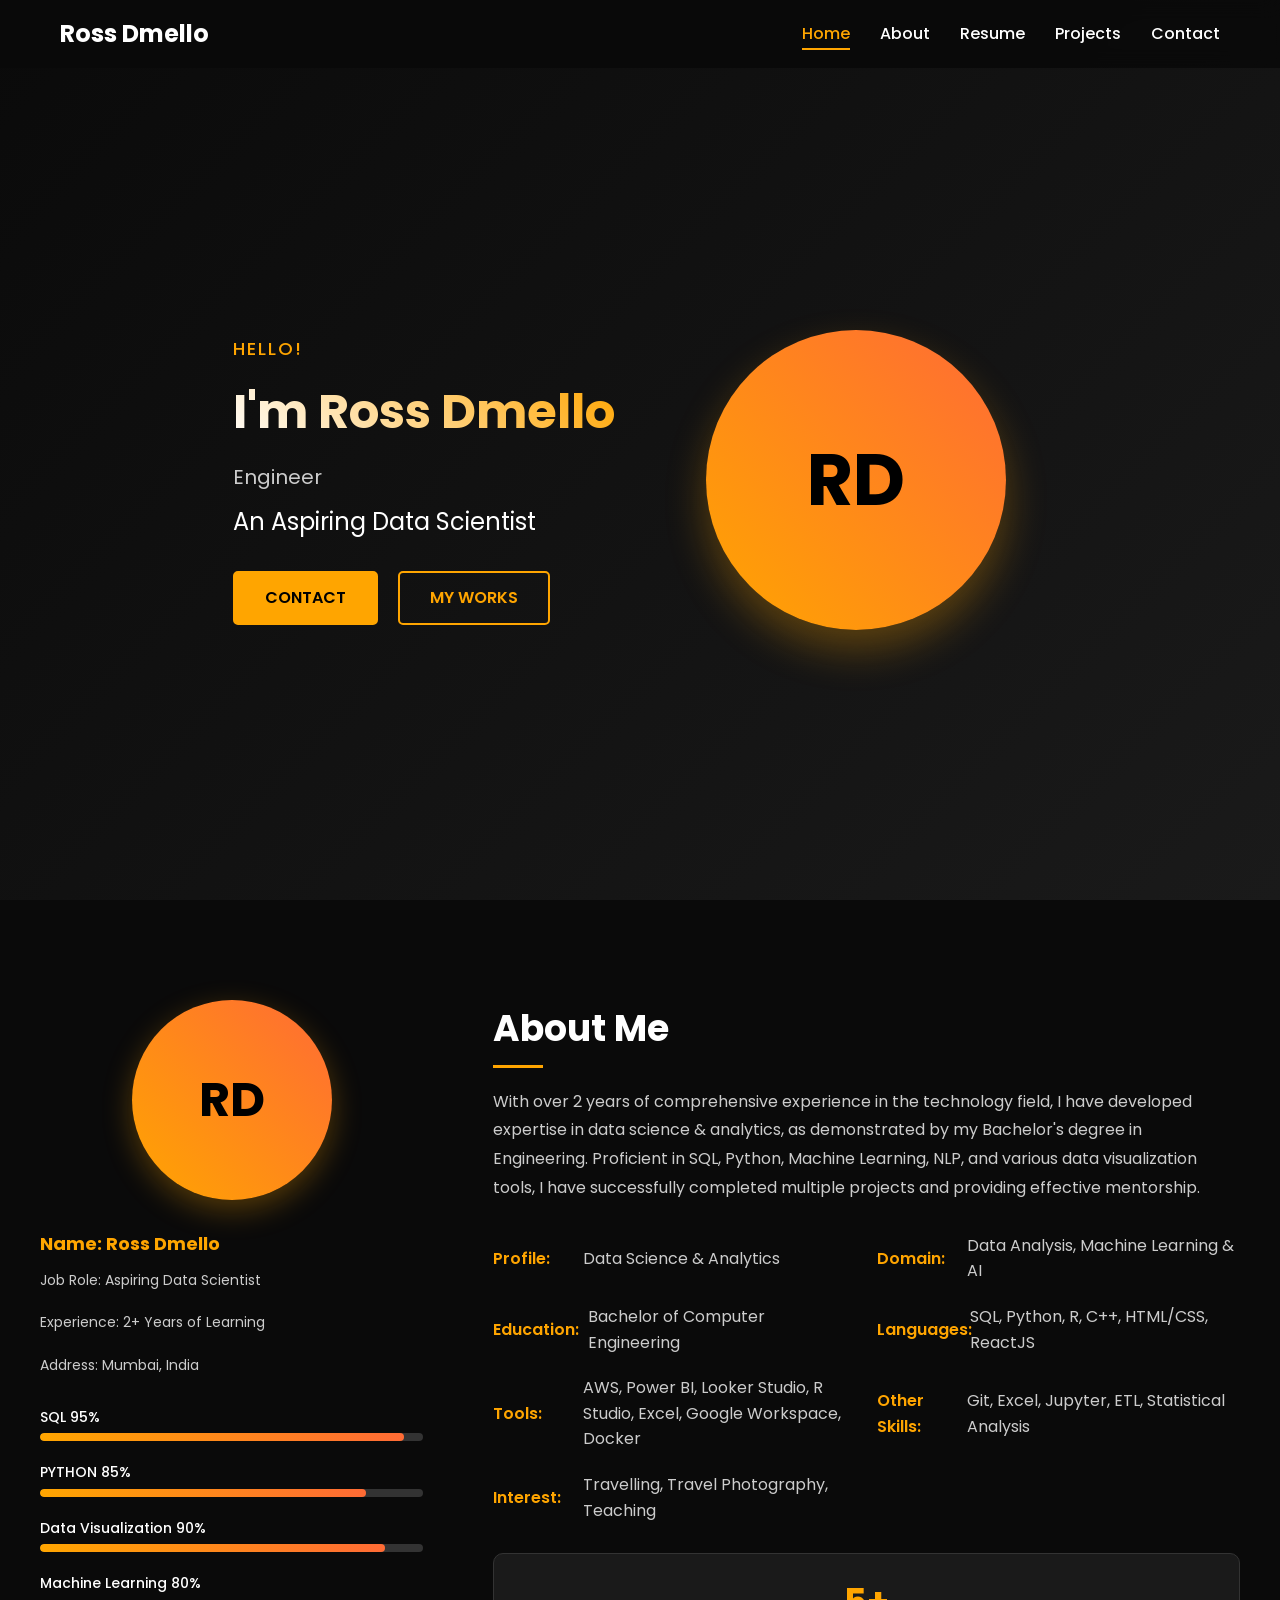
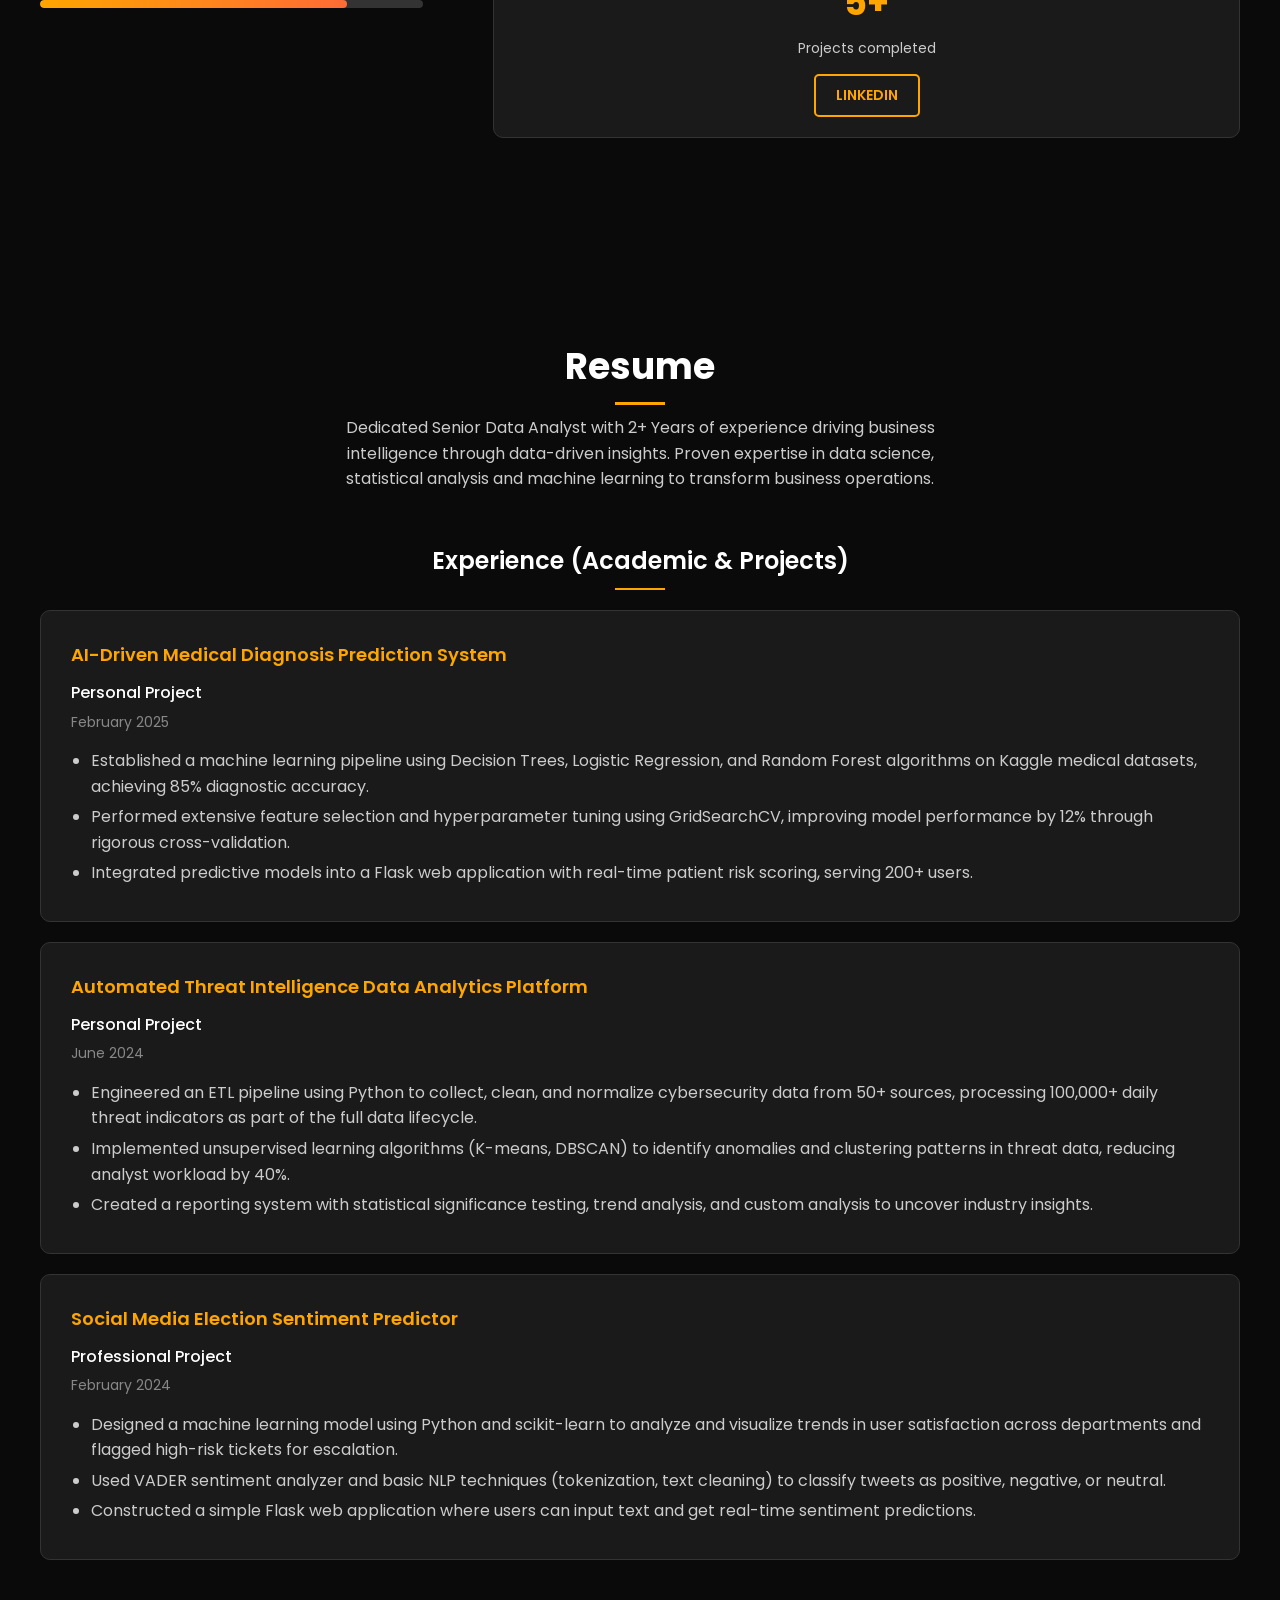
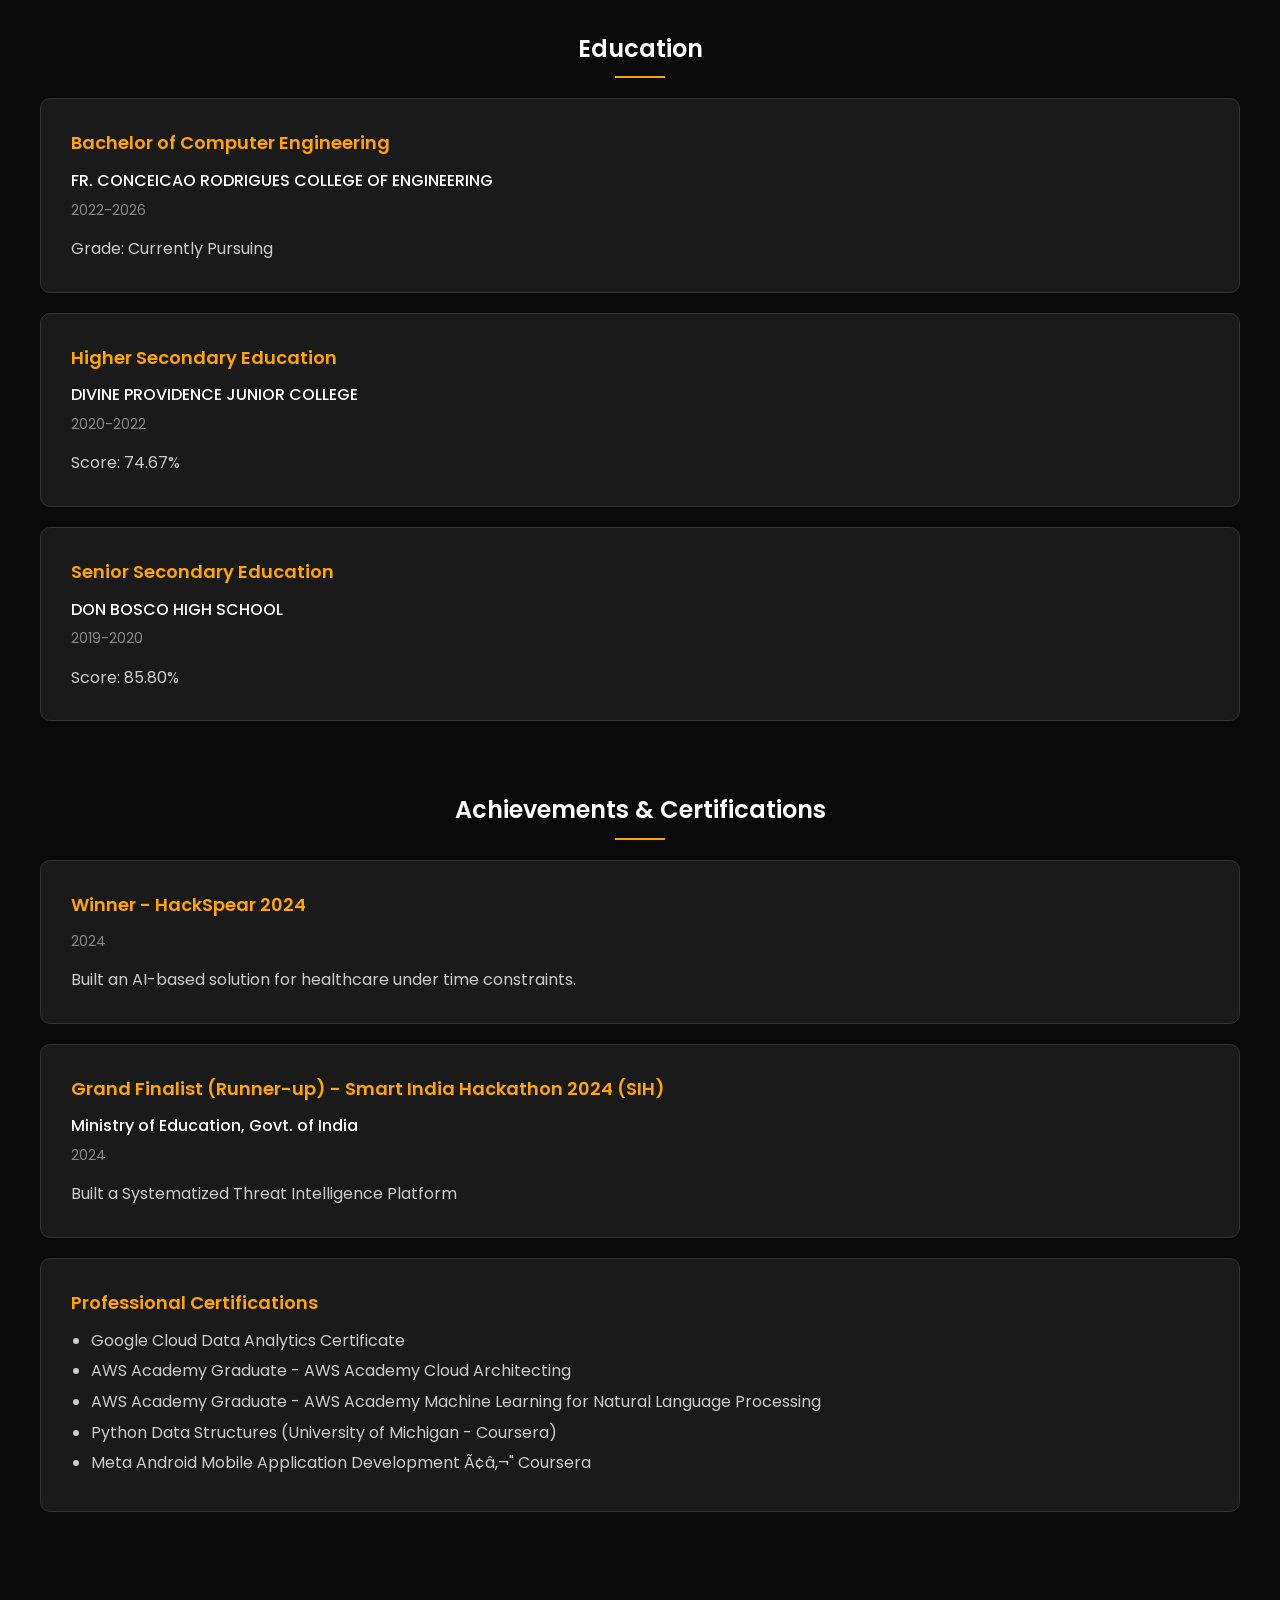
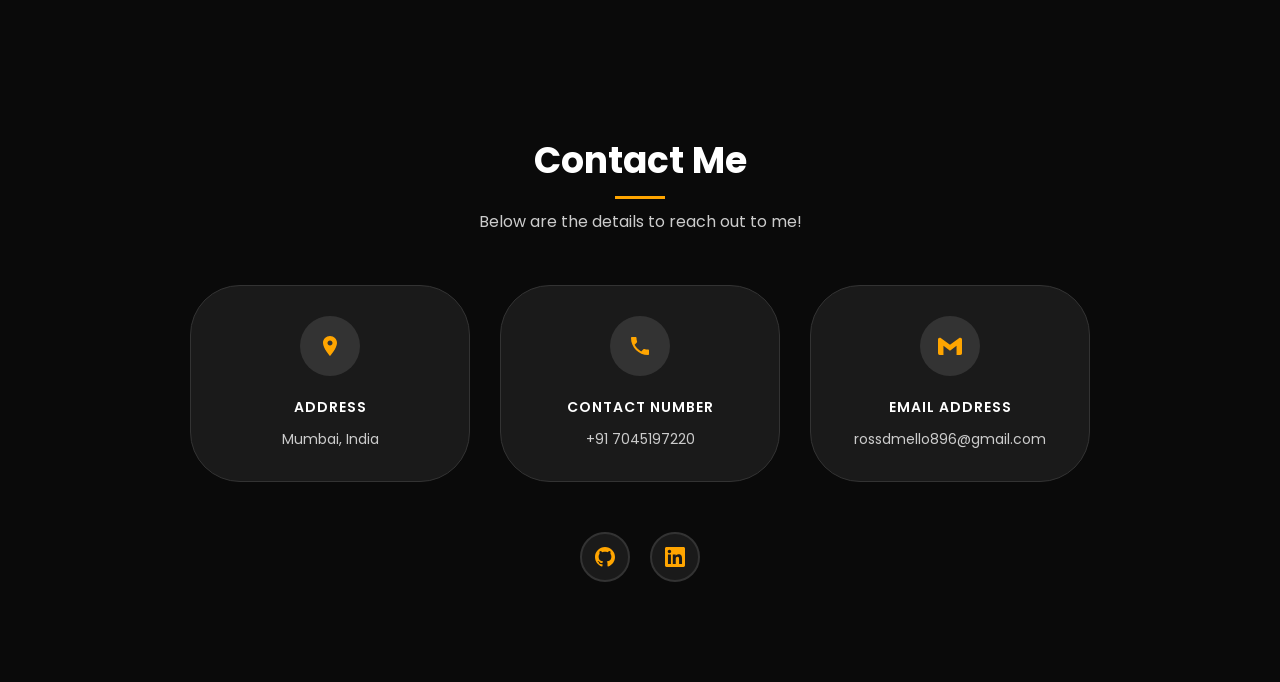
==== commit 1e9716f2: "Updated languages and tools" ====
--- a/index.html
+++ b/index.html
@@ -3,7 +3,8 @@
 <head>
     <meta charset="UTF-8">
     <meta name="viewport" content="width=device-width, initial-scale=1.0">
-    <title>Ross Dmello - Data Scientist Portfolio</title>
+    <title>Ross Dmello - Portfolio</title>
+    <link href="https://fonts.googleapis.com/css2?family=Poppins:wght@300;400;500;600;700&display=swap" rel="stylesheet">
     <style>
         * {
             margin: 0;
@@ -12,541 +13,658 @@
         }
 
         body {
-            font-family: 'Arial', sans-serif;
-            background-color: #111;
-            color: #fff;
+            font-family: 'Poppins', sans-serif;
+            background-color: #0a0a0a;
+            color: #ffffff;
             line-height: 1.6;
             overflow-x: hidden;
         }
 
         /* Navigation */
-        nav {
+        .navbar {
             position: fixed;
             top: 0;
             width: 100%;
-            background: rgba(17, 17, 17, 0.95);
+            background: rgba(10, 10, 10, 0.95);
             backdrop-filter: blur(10px);
-            padding: 1rem 2rem;
+            padding: 15px 0;
             z-index: 1000;
-            border-bottom: 1px solid rgba(255, 193, 7, 0.2);
+            transition: all 0.3s ease;
         }
 
         .nav-container {
+            max-width: 1200px;
+            margin: 0 auto;
             display: flex;
             justify-content: space-between;
             align-items: center;
+            padding: 0 20px;
+        }
+
+        .logo {
+            font-size: 24px;
+            font-weight: 700;
+            color: #ffffff;
+            text-decoration: none;
+        }
+
+        .nav-menu {
+            display: flex;
+            list-style: none;
+            gap: 30px;
+        }
+
+        .nav-menu li a {
+            color: #ffffff;
+            text-decoration: none;
+            font-weight: 500;
+            transition: color 0.3s ease;
+            position: relative;
+        }
+
+        .nav-menu li a:hover {
+            color: #ffa500;
+        }
+
+        .nav-menu li a.active {
+            color: #ffa500;
+        }
+
+        .nav-menu li a::after {
+            content: '';
+            position: absolute;
+            width: 0;
+            height: 2px;
+            bottom: -5px;
+            left: 0;
+            background-color: #ffa500;
+            transition: width 0.3s ease;
+        }
+
+        .nav-menu li a:hover::after,
+        .nav-menu li a.active::after {
+            width: 100%;
+        }
+
+        /* Hero Section */
+        .hero {
+            min-height: 100vh;
+            display: flex;
+            align-items: center;
+            padding: 80px 20px 20px;
+            background: linear-gradient(135deg, #0a0a0a 0%, #1a1a1a 100%);
+        }
+
+        .hero-container {
             max-width: 1200px;
             margin: 0 auto;
-        }
-
-        .logo {
-            font-size: 1.5rem;
-            font-weight: bold;
-            color: #ffc107;
-        }
-
-        .nav-links {
-            display: flex;
-            list-style: none;
-            gap: 2rem;
-        }
-
-        .nav-links a {
-            color: #fff;
-            text-decoration: none;
-            transition: color 0.3s ease;
-            position: relative;
-        }
-
-        .nav-links a:hover,
-        .nav-links a.active {
-            color: #ffc107;
-        }
-
-        .nav-links a.active::after {
-            content: '';
-            position: absolute;
-            bottom: -5px;
-            left: 0;
-            width: 100%;
-            height: 2px;
-            background: #ffc107;
-        }
-
-        /* Hero Section */
-        .hero {
-            height: 100vh;
-            display: flex;
+            display: grid;
+            grid-template-columns: 1fr 1fr;
+            gap: 50px;
             align-items: center;
-            justify-content: center;
-            background: linear-gradient(135deg, #111 0%, #1a1a1a 50%, #111 100%);
-            position: relative;
-            overflow: hidden;
-        }
-
-        .hero::before {
-            content: '';
-            position: absolute;
-            width: 200%;
-            height: 200%;
-            background: radial-gradient(circle, rgba(255, 193, 7, 0.1) 0%, transparent 70%);
-            animation: pulse 4s ease-in-out infinite;
-        }
-
-        @keyframes pulse {
-            0%, 100% { transform: scale(1); opacity: 0.5; }
-            50% { transform: scale(1.1); opacity: 0.8; }
         }
 
         .hero-content {
-            text-align: center;
-            max-width: 800px;
-            z-index: 2;
-            position: relative;
+            animation: fadeInLeft 1s ease-out;
         }
 
         .hero-greeting {
-            color: #ffc107;
-            font-size: 1.2rem;
-            margin-bottom: 1rem;
+            font-size: 18px;
+            color: #ffa500;
+            font-weight: 500;
+            margin-bottom: 10px;
             letter-spacing: 2px;
-            text-transform: uppercase;
         }
 
         .hero-name {
-            font-size: 4rem;
-            margin-bottom: 1rem;
-            background: linear-gradient(45deg, #ffc107, #fff);
+            font-size: 48px;
+            font-weight: 700;
+            margin-bottom: 10px;
+            background: linear-gradient(45deg, #ffffff, #ffa500);
             -webkit-background-clip: text;
             -webkit-text-fill-color: transparent;
             background-clip: text;
-            animation: glow 3s ease-in-out infinite alternate;
-        }
-
-        @keyframes glow {
-            from { filter: drop-shadow(0 0 20px rgba(255, 193, 7, 0.5)); }
-            to { filter: drop-shadow(0 0 30px rgba(255, 193, 7, 0.8)); }
+        }
+
+        .hero-role {
+            font-size: 20px;
+            color: #cccccc;
+            margin-bottom: 10px;
         }
 
         .hero-title {
-            font-size: 2rem;
-            color: #ccc;
-            margin-bottom: 2rem;
+            font-size: 24px;
+            color: #ffffff;
+            margin-bottom: 30px;
+            font-weight: 400;
         }
 
         .hero-buttons {
             display: flex;
-            gap: 1rem;
+            gap: 20px;
+        }
+
+        .btn {
+            padding: 12px 30px;
+            border: 2px solid #ffa500;
+            background: transparent;
+            color: #ffa500;
+            text-decoration: none;
+            font-weight: 600;
+            border-radius: 5px;
+            transition: all 0.3s ease;
+            display: inline-block;
+        }
+
+        .btn.primary {
+            background: #ffa500;
+            color: #000000;
+        }
+
+        .btn:hover {
+            background: #ffa500;
+            color: #000000;
+            transform: translateY(-2px);
+            box-shadow: 0 5px 15px rgba(255, 165, 0, 0.3);
+        }
+
+        .hero-image {
+            display: flex;
             justify-content: center;
-            flex-wrap: wrap;
-        }
-
-        .btn {
-            padding: 12px 24px;
-            border: 2px solid #ffc107;
-            background: transparent;
-            color: #ffc107;
-            text-decoration: none;
-            border-radius: 25px;
-            transition: all 0.3s ease;
-            font-weight: bold;
-            text-transform: uppercase;
-            letter-spacing: 1px;
-        }
-
-        .btn:hover {
-            background: #ffc107;
-            color: #111;
-            transform: translateY(-2px);
-            box-shadow: 0 10px 25px rgba(255, 193, 7, 0.3);
-        }
-
-        /* Sections */
-        .section {
-            padding: 100px 2rem;
+            animation: fadeInRight 1s ease-out;
+        }
+
+        .profile-img {
+            width: 300px;
+            height: 300px;
+            border-radius: 50%;
+            background: linear-gradient(45deg, #ffa500, #ff6b35);
+            display: flex;
+            align-items: center;
+            justify-content: center;
+            font-size: 72px;
+            font-weight: 700;
+            color: #000000;
+            box-shadow: 0 20px 40px rgba(255, 165, 0, 0.3);
+            animation: float 3s ease-in-out infinite;
+        }
+
+        /* About Section */
+        .about {
+            padding: 100px 20px;
+            background: #0a0a0a;
+        }
+
+        .about-container {
             max-width: 1200px;
             margin: 0 auto;
+            display: grid;
+            grid-template-columns: 1fr 2fr;
+            gap: 50px;
+            align-items: start;
+        }
+
+        .about-left {
+            display: flex;
+            flex-direction: column;
+            align-items: center;
+            text-align: center;
+        }
+
+        .about-profile {
+            width: 200px;
+            height: 200px;
+            border-radius: 50%;
+            background: linear-gradient(45deg, #ffa500, #ff6b35);
+            display: flex;
+            align-items: center;
+            justify-content: center;
+            font-size: 48px;
+            font-weight: 700;
+            color: #000000;
+            margin-bottom: 30px;
+            box-shadow: 0 10px 30px rgba(255, 165, 0, 0.3);
+        }
+
+        .about-info {
+            text-align: left;
+            width: 100%;
+        }
+
+        .about-info h3 {
+            color: #ffa500;
+            font-size: 18px;
+            margin-bottom: 10px;
+        }
+
+        .about-info p {
+            color: #cccccc;
+            margin-bottom: 20px;
+            font-size: 14px;
+        }
+
+        .skills-bars {
+            margin-top: 30px;
+        }
+
+        .skill-item {
+            margin-bottom: 20px;
+        }
+
+        .skill-name {
+            color: #ffffff;
+            font-size: 14px;
+            margin-bottom: 5px;
+            font-weight: 500;
+        }
+
+        .skill-bar {
+            width: 100%;
+            height: 8px;
+            background: #333333;
+            border-radius: 4px;
+            overflow: hidden;
+        }
+
+        .skill-progress {
+            height: 100%;
+            background: linear-gradient(90deg, #ffa500, #ff6b35);
+            border-radius: 4px;
+            transition: width 2s ease;
+        }
+
+        .about-right {
+            padding-left: 20px;
         }
 
         .section-title {
-            font-size: 3rem;
+            font-size: 36px;
+            font-weight: 700;
+            color: #ffffff;
+            margin-bottom: 30px;
+            position: relative;
+        }
+
+        .section-title::after {
+            content: '';
+            position: absolute;
+            bottom: -10px;
+            left: 0;
+            width: 50px;
+            height: 3px;
+            background: #ffa500;
+        }
+
+        .about-text {
+            color: #cccccc;
+            font-size: 16px;
+            line-height: 1.8;
+            margin-bottom: 30px;
+        }
+
+        .about-details {
+            display: grid;
+            grid-template-columns: 1fr 1fr;
+            gap: 20px;
+            margin-bottom: 30px;
+        }
+
+        .detail-item {
+            display: flex;
+            align-items: center;
+            gap: 10px;
+        }
+
+        .detail-label {
+            font-weight: 600;
+            color: #ffa500;
+            min-width: 80px;
+        }
+
+        .detail-value {
+            color: #cccccc;
+        }
+
+        .projects-count {
+            background: #1a1a1a;
+            padding: 20px;
+            border-radius: 10px;
             text-align: center;
-            margin-bottom: 3rem;
-            color: #fff;
+            border: 1px solid #333333;
+        }
+
+        .projects-number {
+            font-size: 36px;
+            font-weight: 700;
+            color: #ffa500;
+            margin-bottom: 5px;
+        }
+
+        .projects-label {
+            color: #cccccc;
+            font-size: 14px;
+        }
+
+        /* Resume Section */
+        .resume {
+            padding: 100px 20px;
+            background: #0a0a0a;
+        }
+
+        .resume-container {
+            max-width: 1200px;
+            margin: 0 auto;
+            text-align: center;
+        }
+
+        .resume-title {
+            font-size: 36px;
+            font-weight: 700;
+            color: #ffffff;
+            margin-bottom: 20px;
             position: relative;
         }
 
-        .section-title::after {
+        .resume-title::after {
             content: '';
             position: absolute;
             bottom: -10px;
             left: 50%;
             transform: translateX(-50%);
-            width: 100px;
+            width: 50px;
             height: 3px;
-            background: #ffc107;
-        }
-
-        /* About Section */
-        .about-container {
+            background: #ffa500;
+        }
+
+        .resume-subtitle {
+            color: #cccccc;
+            font-size: 16px;
+            margin-bottom: 50px;
+            max-width: 600px;
+            margin-left: auto;
+            margin-right: auto;
+        }
+
+        .resume-content {
             display: grid;
-            grid-template-columns: 1fr 2fr;
-            gap: 4rem;
-            align-items: start;
-        }
-
-        .about-info {
-            background: rgba(255, 255, 255, 0.05);
-            padding: 2rem;
-            border-radius: 15px;
-            backdrop-filter: blur(10px);
-            border: 1px solid rgba(255, 193, 7, 0.2);
-        }
-
-        .info-item {
-            display: flex;
-            justify-content: space-between;
-            margin-bottom: 1rem;
-            padding: 0.5rem 0;
-            border-bottom: 1px solid rgba(255, 255, 255, 0.1);
-        }
-
-        .info-label {
-            color: #ffc107;
-            font-weight: bold;
-        }
-
-        .skills-container {
-            margin-top: 2rem;
-        }
-
-        .skill-item {
-            margin-bottom: 1.5rem;
-        }
-
-        .skill-name {
-            display: flex;
-            justify-content: space-between;
-            margin-bottom: 0.5rem;
-            color: #fff;
-        }
-
-        .skill-bar {
-            width: 100%;
-            height: 8px;
-            background: rgba(255, 255, 255, 0.1);
-            border-radius: 4px;
-            overflow: hidden;
-        }
-
-        .skill-progress {
-            height: 100%;
-            background: linear-gradient(90deg, #ffc107, #ffeb3b);
-            border-radius: 4px;
-            animation: loadSkill 2s ease-in-out;
-        }
-
-        @keyframes loadSkill {
-            from { width: 0; }
-        }
-
-        .about-content {
-            font-size: 1.1rem;
-            line-height: 1.8;
-            color: #ccc;
-        }
-
-        .about-content p {
-            margin-bottom: 1.5rem;
-        }
-
-        .stats {
+            grid-template-columns: 1fr;
+            gap: 50px;
+        }
+
+        .resume-section {
+            text-align: left;
+        }
+
+        .resume-section h3 {
+            font-size: 24px;
+            font-weight: 600;
+            color: #ffffff;
+            margin-bottom: 30px;
+            text-align: center;
+            position: relative;
+        }
+
+        .resume-section h3::after {
+            content: '';
+            position: absolute;
+            bottom: -10px;
+            left: 50%;
+            transform: translateX(-50%);
+            width: 50px;
+            height: 2px;
+            background: #ffa500;
+        }
+
+        .resume-item {
+            background: #1a1a1a;
+            padding: 30px;
+            border-radius: 10px;
+            margin-bottom: 20px;
+            border-left: 4px solid #ffa500;
+            transition: transform 0.3s ease;
+            border: 1px solid #333333;
+        }
+
+        .resume-item:hover {
+            transform: translateY(-5px);
+        }
+
+        .resume-item h4 {
+            color: #ffa500;
+            font-size: 18px;
+            font-weight: 600;
+            margin-bottom: 10px;
+        }
+
+        .resume-item .company {
+            color: #ffffff;
+            font-size: 16px;
+            font-weight: 500;
+            margin-bottom: 5px;
+        }
+
+        .resume-item .date {
+            color: #888888;
+            font-size: 14px;
+            margin-bottom: 15px;
+        }
+
+        .resume-item p {
+            color: #cccccc;
+            line-height: 1.6;
+        }
+
+        .resume-item ul {
+            color: #cccccc;
+            padding-left: 20px;
+            margin-top: 10px;
+        }
+
+        .resume-item ul li {
+            margin-bottom: 5px;
+        }
+
+        /* Contact Section */
+        .contact {
+            padding: 100px 20px;
+            background: #0a0a0a;
+        }
+
+        .contact-container {
+            max-width: 1200px;
+            margin: 0 auto;
+            text-align: center;
+        }
+
+        .contact-title {
+            font-size: 36px;
+            font-weight: 700;
+            color: #ffffff;
+            margin-bottom: 20px;
+            position: relative;
+        }
+
+        .contact-title::after {
+            content: '';
+            position: absolute;
+            bottom: -10px;
+            left: 50%;
+            transform: translateX(-50%);
+            width: 50px;
+            height: 3px;
+            background: #ffa500;
+        }
+
+        .contact-subtitle {
+            color: #cccccc;
+            font-size: 16px;
+            margin-bottom: 50px;
+            max-width: 600px;
+            margin-left: auto;
+            margin-right: auto;
+        }
+
+        .contact-grid {
             display: grid;
-            grid-template-columns: repeat(auto-fit, minmax(150px, 1fr));
-            gap: 2rem;
-            margin-top: 2rem;
-        }
-
-        .stat-item {
+            grid-template-columns: repeat(3, 1fr);
+            gap: 30px;
+            margin-bottom: 50px;
+            max-width: 900px;
+            margin-left: auto;
+            margin-right: auto;
+        }
+
+        .contact-item {
+            background: #1a1a1a;
+            padding: 30px 20px;
+            border-radius: 50px;
             text-align: center;
-            background: rgba(255, 193, 7, 0.1);
-            padding: 1.5rem;
-            border-radius: 10px;
-            border: 1px solid rgba(255, 193, 7, 0.3);
-        }
-
-        .stat-number {
-            font-size: 2rem;
-            font-weight: bold;
-            color: #ffc107;
-            display: block;
-        }
-
-        /* Experience Section */
-        .experience-container {
-            display: grid;
-            grid-template-columns: repeat(auto-fit, minmax(400px, 1fr));
-            gap: 2rem;
-            margin-top: 2rem;
-        }
-
-        .experience-card {
-            background: rgba(255, 255, 255, 0.05);
-            padding: 2rem;
-            border-radius: 15px;
-            border-left: 4px solid #ffc107;
-            backdrop-filter: blur(10px);
-            transition: transform 0.3s ease, box-shadow 0.3s ease;
-        }
-
-        .experience-card:hover {
+            border: 1px solid #333333;
+            transition: transform 0.3s ease;
+        }
+
+        .contact-item:hover {
             transform: translateY(-5px);
-            box-shadow: 0 15px 40px rgba(255, 193, 7, 0.2);
-        }
-
-        .experience-period {
-            color: #ffc107;
-            font-weight: bold;
-            font-size: 1.1rem;
-            margin-bottom: 0.5rem;
-        }
-
-        .experience-title {
-            font-size: 1.5rem;
-            margin-bottom: 0.5rem;
-            color: #fff;
-        }
-
-        .experience-company {
-            color: #999;
+        }
+
+        .contact-icon {
+            width: 60px;
+            height: 60px;
+            background: #333333;
+            border-radius: 50%;
+            display: flex;
+            align-items: center;
+            justify-content: center;
+            margin: 0 auto 20px;
+            color: #ffa500;
+            font-size: 24px;
+        }
+
+        .contact-label {
+            color: #ffffff;
+            font-size: 14px;
+            font-weight: 600;
             text-transform: uppercase;
             letter-spacing: 1px;
-            margin-bottom: 1rem;
-        }
-
-        .experience-description {
-            color: #ccc;
-            line-height: 1.6;
-        }
-
-        .experience-description ul {
-            margin: 1rem 0;
-            padding-left: 1.5rem;
-        }
-
-        .experience-description li {
-            margin-bottom: 0.5rem;
-        }
-
-        /* Education Section */
-        .education-container {
-            display: grid;
-            grid-template-columns: repeat(auto-fit, minmax(350px, 1fr));
-            gap: 2rem;
-            margin-top: 2rem;
-        }
-
-        .education-card {
-            background: rgba(255, 255, 255, 0.05);
-            padding: 2rem;
-            border-radius: 15px;
-            text-align: center;
-            border: 1px solid rgba(255, 193, 7, 0.2);
-            transition: transform 0.3s ease;
-        }
-
-        .education-card:hover {
-            transform: scale(1.05);
-            border-color: #ffc107;
-        }
-
-        .education-period {
-            color: #ffc107;
-            font-weight: bold;
-            font-size: 1.1rem;
-            margin-bottom: 1rem;
-        }
-
-        .education-degree {
-            font-size: 1.3rem;
-            margin-bottom: 0.5rem;
-            color: #fff;
-        }
-
-        .education-school {
-            color: #999;
-            text-transform: uppercase;
-            letter-spacing: 1px;
-            margin-bottom: 1rem;
-        }
-
-        .education-grade {
-            color: #ccc;
-        }
-
-        /* Projects Section */
-        .projects-container {
-            display: grid;
-            grid-template-columns: repeat(auto-fit, minmax(350px, 1fr));
-            gap: 2rem;
-            margin-top: 2rem;
-        }
-
-        .project-card {
-            background: rgba(255, 255, 255, 0.05);
-            padding: 2rem;
-            border-radius: 15px;
-            backdrop-filter: blur(10px);
-            border: 1px solid rgba(255, 193, 7, 0.2);
-            transition: transform 0.3s ease, box-shadow 0.3s ease;
-        }
-
-        .project-card:hover {
-            transform: translateY(-5px);
-            box-shadow: 0 15px 40px rgba(255, 193, 7, 0.2);
-            border-color: #ffc107;
-        }
-
-        .project-title {
-            font-size: 1.4rem;
-            margin-bottom: 0.5rem;
-            color: #ffc107;
-        }
-
-        .project-date {
-            color: #999;
-            margin-bottom: 1rem;
-        }
-
-        .project-description {
-            color: #ccc;
-            line-height: 1.6;
-        }
-
-        .project-description ul {
-            margin: 1rem 0;
-            padding-left: 1.5rem;
-        }
-
-        .project-description li {
-            margin-bottom: 0.5rem;
-        }
-
-        /* Achievements Section */
-        .achievements-container {
-            display: grid;
-            grid-template-columns: repeat(auto-fit, minmax(300px, 1fr));
-            gap: 2rem;
-            margin-top: 2rem;
-        }
-
-        .achievement-card {
-            background: rgba(255, 193, 7, 0.1);
-            padding: 2rem;
-            border-radius: 15px;
-            text-align: center;
-            border: 2px solid rgba(255, 193, 7, 0.3);
-            transition: transform 0.3s ease;
-        }
-
-        .achievement-card:hover {
-            transform: scale(1.05);
-            border-color: #ffc107;
-        }
-
-        .achievement-title {
-            font-size: 1.3rem;
-            color: #ffc107;
-            margin-bottom: 1rem;
-        }
-
-        /* Contact Section */
-        .contact-container {
-            text-align: center;
-            max-width: 600px;
-            margin: 0 auto;
-        }
-
-        .contact-info {
-            display: grid;
-            grid-template-columns: repeat(auto-fit, minmax(250px, 1fr));
-            gap: 2rem;
-            margin: 2rem 0;
-        }
-
-        .contact-item {
-            background: rgba(255, 255, 255, 0.05);
-            padding: 2rem;
-            border-radius: 15px;
-            border: 1px solid rgba(255, 193, 7, 0.2);
-        }
-
-        .contact-item h3 {
-            color: #ffc107;
-            margin-bottom: 0.5rem;
-        }
-
-        .social-links {
+            margin-bottom: 10px;
+        }
+
+        .contact-value {
+            color: #cccccc;
+            font-size: 14px;
+        }
+
+        .contact-value a {
+            color: #cccccc;
+            text-decoration: none;
+        }
+
+        .contact-value a:hover {
+            color: #ffa500;
+        }
+
+        .contact-social {
             display: flex;
             justify-content: center;
-            gap: 2rem;
-            margin-top: 2rem;
-        }
-
-        .social-link {
-            display: inline-block;
-            padding: 15px 30px;
-            background: rgba(255, 193, 7, 0.1);
-            border: 2px solid #ffc107;
-            color: #ffc107;
+            gap: 20px;
+            margin-top: 30px;
+        }
+
+        .contact-social a {
+            width: 50px;
+            height: 50px;
+            background: #1a1a1a;
+            border: 2px solid #333333;
+            border-radius: 50%;
+            display: flex;
+            align-items: center;
+            justify-content: center;
+            font-size: 20px;
             text-decoration: none;
-            border-radius: 25px;
+            color: #ffa500;
             transition: all 0.3s ease;
-            font-weight: bold;
-        }
-
-        .social-link:hover {
-            background: #ffc107;
-            color: #111;
+        }
+
+        .contact-social a:hover {
+            background: #ffa500;
+            border-color: #ffa500;
+            color: #000000;
             transform: translateY(-3px);
-            box-shadow: 0 10px 25px rgba(255, 193, 7, 0.3);
-        }
-
-        /* Footer */
-        footer {
-            text-align: center;
-            padding: 2rem;
-            background: rgba(0, 0, 0, 0.5);
-            border-top: 1px solid rgba(255, 193, 7, 0.2);
-            color: #999;
-        }
-
-        /* Mobile Responsiveness */
+        }
+
+        .question-section {
+            margin-top: 50px;
+        }
+
+        .question-text {
+            color: #ffffff;
+            font-size: 24px;
+            font-weight: 600;
+            margin-bottom: 20px;
+        }
+
+        /* Animations */
+        @keyframes fadeInLeft {
+            from {
+                opacity: 0;
+                transform: translateX(-50px);
+            }
+            to {
+                opacity: 1;
+                transform: translateX(0);
+            }
+        }
+
+        @keyframes fadeInRight {
+            from {
+                opacity: 0;
+                transform: translateX(50px);
+            }
+            to {
+                opacity: 1;
+                transform: translateX(0);
+            }
+        }
+
+        @keyframes float {
+            0%, 100% {
+                transform: translateY(0px);
+            }
+            50% {
+                transform: translateY(-20px);
+            }
+        }
+
+        /* Responsive Design */
         @media (max-width: 768px) {
-            .nav-links {
+            .nav-menu {
                 display: none;
             }
 
+            .hero-container {
+                grid-template-columns: 1fr;
+                text-align: center;
+            }
+
             .hero-name {
-                font-size: 2.5rem;
-            }
-
-            .hero-title {
-                font-size: 1.5rem;
+                font-size: 36px;
             }
 
             .about-container {
                 grid-template-columns: 1fr;
-                gap: 2rem;
-            }
-
-            .section {
-                padding: 50px 1rem;
-            }
-
-            .hero-buttons {
-                flex-direction: column;
-                align-items: center;
+                text-align: center;
+            }
+
+            .about-details {
+                grid-template-columns: 1fr;
+            }
+
+            .education-grid {
+                grid-template-columns: 1fr;
+            }
+
+            .contact-grid {
+                grid-template-columns: repeat(2, 1fr);
             }
         }
 
@@ -555,14 +673,14 @@
             scroll-behavior: smooth;
         }
 
-        /* Hide sections initially for smooth reveal */
-        .section {
+        /* Section fade-in animation */
+        .fade-in {
             opacity: 0;
             transform: translateY(30px);
-            transition: all 0.8s ease;
-        }
-
-        .section.visible {
+            transition: all 0.6s ease;
+        }
+
+        .fade-in.visible {
             opacity: 1;
             transform: translateY(0);
         }
@@ -570,323 +688,320 @@
 </head>
 <body>
     <!-- Navigation -->
-    <nav>
+    <nav class="navbar">
         <div class="nav-container">
-            <div class="logo">Ross Dmello</div>
-            <ul class="nav-links">
-                <li><a href="#home" class="nav-link active">Home</a></li>
-                <li><a href="#about" class="nav-link">About</a></li>
-                <li><a href="#experience" class="nav-link">Experience</a></li>
-                <li><a href="#projects" class="nav-link">Projects</a></li>
-                <li><a href="#contact" class="nav-link">Contact</a></li>
+            <a href="#home" class="logo">Ross Dmello</a>
+            <ul class="nav-menu">
+                <li><a href="#home" class="active">Home</a></li>
+                <li><a href="#about">About</a></li>
+                <li><a href="#resume">Resume</a></li>
+                <li><a href="#experience">Projects</a></li>
+                <li><a href="#contact">Contact</a></li>
             </ul>
         </div>
     </nav>
 
     <!-- Hero Section -->
     <section id="home" class="hero">
-        <div class="hero-content">
-            <div class="hero-greeting">Hello!</div>
-            <h1 class="hero-name">I'm Ross Dmello</h1>
-            <p class="hero-title">Aspiring Data Scientist</p>
-            <div class="hero-buttons">
-                <a href="https://github.com/RossDmello2" target="_blank" class="btn">My Work</a>
-                <a href="#contact" class="btn">Get In Touch</a>
+        <div class="hero-container">
+            <div class="hero-content">
+                <div class="hero-greeting">HELLO!</div>
+                <h1 class="hero-name">I'm Ross Dmello</h1>
+                <p class="hero-role">Engineer</p>
+                <h2 class="hero-title">An Aspiring Data Scientist</h2>
+                <div class="hero-buttons">
+                    <a href="#contact" class="btn primary">CONTACT</a>
+                    <a href="#resume" class="btn">MY WORKS</a>
+                </div>
+            </div>
+            <div class="hero-image">
+                <div class="profile-img">RD</div>
             </div>
         </div>
     </section>
 
     <!-- About Section -->
-    <section id="about" class="section">
-        <h2 class="section-title">About Me</h2>
+    <section id="about" class="about fade-in">
         <div class="about-container">
-            <div class="about-info">
-                <div class="info-item">
-                    <span class="info-label">Name:</span>
-                    <span>Ross Dmello</span>
-                </div>
-                <div class="info-item">
-                    <span class="info-label">Job Role:</span>
-                    <span>Aspiring Data Scientist</span>
-                </div>
-                <div class="info-item">
-                    <span class="info-label">Education:</span>
-                    <span>Bachelor of Computer Engineering</span>
-                </div>
-                <div class="info-item">
-                    <span class="info-label">Profile:</span>
-                    <span>Data Science & Analytics</span>
-                </div>
-                <div class="info-item">
-                    <span class="info-label">Domain:</span>
-                    <span>Machine Learning & AI</span>
-                </div>
-                <div class="info-item">
-                    <span class="info-label">Languages:</span>
-                    <span>SQL, Python, C++, HTML/CSS, ReactJS</span>
-                </div>
-                <div class="info-item">
-                    <span class="info-label">Tools:</span>
-                   <span>AWS, Power BI, Looker Studio, Docker</span>
-                </div>
-                <div class="info-item">
-                    <span class="info-label">Other Skills:</span>
-                    <span>Git, Excel, Jupyter, ETL</span>
-                </div>
-
-                <div class="skills-container">
-                    <div class="skill-item">
-                        <div class="skill-name">
-                            <span>Python</span>
-                            <span>90%</span>
+            <div class="about-left">
+                <div class="about-profile">RD</div>
+                <div class="about-info">
+                    <h3>Name: Ross Dmello</h3>
+                    <p>Job Role: Aspiring Data Scientist</p>
+                    <p>Experience: 2+ Years of Learning</p>
+                    <p>Address: Mumbai, India</p>
+                    
+                    <div class="skills-bars">
+                        <div class="skill-item">
+                            <div class="skill-name">SQL 95%</div>
+                            <div class="skill-bar">
+                                <div class="skill-progress" style="width: 95%"></div>
+                            </div>
                         </div>
-                        <div class="skill-bar">
-                            <div class="skill-progress" style="width: 90%"></div>
+                        <div class="skill-item">
+                            <div class="skill-name">PYTHON 85%</div>
+                            <div class="skill-bar">
+                                <div class="skill-progress" style="width: 85%"></div>
+                            </div>
                         </div>
-                    </div>
-                    <div class="skill-item">
-                        <div class="skill-name">
-                            <span>SQL</span>
-                            <span>85%</span>
+                        <div class="skill-item">
+                            <div class="skill-name">Data Visualization 90%</div>
+                            <div class="skill-bar">
+                                <div class="skill-progress" style="width: 90%"></div>
+                            </div>
                         </div>
-                        <div class="skill-bar">
-                            <div class="skill-progress" style="width: 85%"></div>
+                        <div class="skill-item">
+                            <div class="skill-name">Machine Learning 80%</div>
+                            <div class="skill-bar">
+                                <div class="skill-progress" style="width: 80%"></div>
+                            </div>
                         </div>
                     </div>
-                    <div class="skill-item">
-                        <div class="skill-name">
-                            <span>Machine Learning</span>
-                            <span>80%</span>
-                        </div>
-                        <div class="skill-bar">
-                            <div class="skill-progress" style="width: 80%"></div>
-                        </div>
-                    </div>
-                    <div class="skill-item">
-                        <div class="skill-name">
-                            <span>Data Visualization</span>
-                            <span>85%</span>
-                        </div>
-                        <div class="skill-bar">
-                            <div class="skill-progress" style="width: 85%"></div>
-                        </div>
-                    </div>
-                    <div class="skill-item">
-                        <div class="skill-name">
-                            <span>Statistics</span>
-                            <span>75%</span>
-                        </div>
-                        <div class="skill-bar">
-                            <div class="skill-progress" style="width: 75%"></div>
-                        </div>
-                    </div>
-                </div>
-
-                <div class="social-links" style="margin-top: 2rem;">
-                    <a href="https://www.linkedin.com/in/ross-dmello-4a9035330/" target="_blank" class="social-link">LinkedIn</a>
                 </div>
             </div>
-            <div class="about-content">
-                <p>Passionate and detail-oriented aspiring Data Scientist with strong technical and problem-solving skills, eager to apply academic knowledge to real-world challenges in data analytics and machine learning.</p>
+            <div class="about-right">
+                <h2 class="section-title">About Me</h2>
+                <p class="about-text">
+                    With over 2 years of comprehensive experience in the technology field, I have developed expertise in data science & analytics, as demonstrated by my Bachelor's degree in Engineering. Proficient in SQL, Python, Machine Learning, NLP, and various data visualization tools, I have successfully completed multiple projects and providing effective mentorship.
+                </p>
                 
-                <p>Currently pursuing Bachelor of Engineering in Computer Engineering at Fr. Conceicao Rodrigues College of Engineering with a strong foundation in programming, statistics, and machine learning algorithms.</p>
-                
-                <p>Experienced in building end-to-end machine learning pipelines, from data collection and preprocessing to model deployment. Proficient in various ML algorithms including Decision Trees, Random Forest, Logistic Regression, and unsupervised learning techniques like K-means and DBSCAN.</p>
-                
-                <div class="stats">
-                    <div class="stat-item">
-                        <span class="stat-number">10+</span>
-                        <span>Projects Completed</span>
-                    </div>
-                    <div class="stat-item">
-                        <span class="stat-number">5+</span>
-                        <span>Certifications</span>
-                    </div>
-                    <div class="stat-item">
-                        <span class="stat-number">2</span>
-                        <span>Hackathon Wins</span>
-                    </div>
+                <div class="about-details">
+                    <div class="detail-item">
+                        <span class="detail-label">Profile:</span>
+                        <span class="detail-value">Data Science & Analytics</span>
+                    </div>
+                    <div class="detail-item">
+                        <span class="detail-label">Domain:</span>
+                        <span class="detail-value">Data Analysis, Machine Learning & AI</span>
+                    </div>
+                    <div class="detail-item">
+                        <span class="detail-label">Education:</span>
+                        <span class="detail-value">Bachelor of Computer Engineering</span>
+                    </div>
+                    <div class="detail-item">
+                        <span class="detail-label">Languages:</span>
+                        <span class="detail-value">SQL, Python, R, C++, HTML/CSS, ReactJS</span>
+                    </div>
+                    <div class="detail-item">
+                        <span class="detail-label">Tools:</span>
+                        <span class="detail-value">AWS, Power BI, Looker Studio, R Studio, Excel, Google Workspace, Docker</span>
+                    </div>
+                    <div class="detail-item">
+                        <span class="detail-label">Other Skills:</span>
+                        <span class="detail-value">Git, Excel, Jupyter, ETL, Statistical Analysis</span>
+                    </div>
+                    <div class="detail-item">
+                        <span class="detail-label">Interest:</span>
+                        <span class="detail-value">Travelling, Travel Photography, Teaching</span>
+                    </div>
+                </div>
+
+                <div class="projects-count">
+                    <div class="projects-number">5+</div>
+                    <div class="projects-label">Projects completed</div>
+                    <a href="https://www.linkedin.com/in/ross-dmello-4a9035330/" class="btn" style="margin-top: 15px; display: inline-block; padding: 8px 20px; font-size: 14px;">LINKEDIN</a>
                 </div>
             </div>
         </div>
     </section>
 
-    <!-- Experience Section -->
-    <section id="experience" class="section">
-        <h2 class="section-title">Academic Projects & Experience</h2>
-        <div class="experience-container">
-            <div class="experience-card">
-                <div class="experience-period">2024-2025</div>
-                <h3 class="experience-title">Machine Learning Projects</h3>
-                <div class="experience-company">Academic & Personal Development</div>
-                <div class="experience-description">
-                    <ul>
-                        <li>Built AI-Driven Medical Diagnosis Prediction System with 85% accuracy using Decision Trees, Logistic Regression, and Random Forest</li>
-                        <li>Developed Automated Threat Intelligence Analytics Platform processing 100,000+ daily threat indicators</li>
-                        <li>Created Social Media Election Sentiment Predictor using Python and scikit-learn with NLP techniques</li>
-                        <li>Performed extensive feature engineering and hyperparameter tuning using GridSearchCV</li>
-                    </ul>
+    <!-- Resume Section -->
+    <section id="resume" class="resume fade-in">
+        <div class="resume-container">
+            <h2 class="resume-title">Resume</h2>
+            <p class="resume-subtitle">
+                Dedicated Senior Data Analyst with 2+ Years of experience driving business intelligence through data-driven insights. 
+                Proven expertise in data science, statistical analysis and machine learning to transform business operations.
+            </p>
+            
+            <div class="resume-content">
+                <div class="resume-section">
+                    <h3>Experience (Academic & Projects)</h3>
+                    
+                    <div class="resume-item">
+                        <h4>AI-Driven Medical Diagnosis Prediction System</h4>
+                        <div class="company">Personal Project</div>
+                        <div class="date">February 2025</div>
+                        <ul>
+                            <li>Established a machine learning pipeline using Decision Trees, Logistic Regression, and Random Forest algorithms on Kaggle medical datasets, achieving 85% diagnostic accuracy.</li>
+                            <li>Performed extensive feature selection and hyperparameter tuning using GridSearchCV, improving model performance by 12% through rigorous cross-validation.</li>
+                            <li>Integrated predictive models into a Flask web application with real-time patient risk scoring, serving 200+ users.</li>
+                        </ul>
+                    </div>
+
+                    <div class="resume-item">
+                        <h4>Automated Threat Intelligence Data Analytics Platform</h4>
+                        <div class="company">Personal Project</div>
+                        <div class="date">June 2024</div>
+                        <ul>
+                            <li>Engineered an ETL pipeline using Python to collect, clean, and normalize cybersecurity data from 50+ sources, processing 100,000+ daily threat indicators as part of the full data lifecycle.</li>
+                            <li>Implemented unsupervised learning algorithms (K-means, DBSCAN) to identify anomalies and clustering patterns in threat data, reducing analyst workload by 40%.</li>
+                            <li>Created a reporting system with statistical significance testing, trend analysis, and custom analysis to uncover industry insights.</li>
+                        </ul>
+                    </div>
+
+                    <div class="resume-item">
+                        <h4>Social Media Election Sentiment Predictor</h4>
+                        <div class="company">Professional Project</div>
+                        <div class="date">February 2024</div>
+                        <ul>
+                            <li>Designed a machine learning model using Python and scikit-learn to analyze and visualize trends in user satisfaction across departments and flagged high-risk tickets for escalation.</li>
+                            <li>Used VADER sentiment analyzer and basic NLP techniques (tokenization, text cleaning) to classify tweets as positive, negative, or neutral.</li>
+                            <li>Constructed a simple Flask web application where users can input text and get real-time sentiment predictions.</li>
+                        </ul>
+                    </div>
                 </div>
-            </div>
-            <div class="experience-card">
-                <div class="experience-period">2022-Present</div>
-                <h3 class="experience-title">Computer Engineering Student</h3>
-                <div class="experience-company">Fr. Conceicao Rodrigues College of Engineering</div>
-                <div class="experience-description">
-                    <ul>
-                        <li>Maintaining CGPA of 7.3 while focusing on Data Science and Machine Learning coursework</li>
-                        <li>Active participant in hackathons and coding competitions</li>
-                        <li>Winner of Hack Spear 2025 and Grand Finalist in Smart India Hackathon 2024</li>
-                        <li>Specialized in Web Scraping, Data Mining, Feature Engineering, and Prompt Engineering</li>
-                    </ul>
+
+                <div class="resume-section">
+                    <h3>Education</h3>
+                    
+                    <div class="resume-item">
+                        <h4>Bachelor of Computer Engineering</h4>
+                        <div class="company">FR. CONCEICAO RODRIGUES COLLEGE OF ENGINEERING</div>
+                        <div class="date">2022-2026</div>
+                        <p>Grade: Currently Pursuing</p>
+                    </div>
+
+                    <div class="resume-item">
+                        <h4>Higher Secondary Education</h4>
+                        <div class="company">DIVINE PROVIDENCE JUNIOR COLLEGE</div>
+                        <div class="date">2020-2022</div>
+                        <p>Score: 74.67%</p>
+                    </div>
+
+                    <div class="resume-item">
+                        <h4>Senior Secondary Education</h4>
+                        <div class="company">DON BOSCO HIGH SCHOOL</div>
+                        <div class="date">2019-2020</div>
+                        <p>Score: 85.80%</p>
+                    </div>
+                </div>
+
+                <div class="resume-section">
+                    <h3>Achievements & Certifications</h3>
+                    
+                    <div class="resume-item">
+                        <h4>Winner - HackSpear 2024</h4>
+                        <div class="date">2024</div>
+                        <p>Built an AI-based solution for healthcare under time constraints.</p>
+                    </div>
+
+                    <div class="resume-item">
+                        <h4>Grand Finalist (Runner-up) - Smart India Hackathon 2024 (SIH)</h4>
+                        <div class="company">Ministry of Education, Govt. of India</div>
+                        <div class="date">2024</div>
+                        <p>Built a Systematized Threat Intelligence Platform</p>
+                    </div>
+
+                    <div class="resume-item">
+                        <h4>Professional Certifications</h4>
+                        <ul>
+                            <li>Google Cloud Data Analytics Certificate</li>
+                            <li>AWS Academy Graduate - AWS Academy Cloud Architecting</li>
+                            <li>AWS Academy Graduate - AWS Academy Machine Learning for Natural Language Processing</li>
+                            <li>Python Data Structures (University of Michigan - Coursera)</li>
+                            <li>Meta Android Mobile Application Development Ã¢â‚¬" Coursera</li>
+                        </ul>
+                    </div>
                 </div>
             </div>
         </div>
     </section>
 
-    <!-- Projects Section -->
-    <section id="projects" class="section">
-        <h2 class="section-title">Featured Projects</h2>
-        <div class="projects-container">
-            <div class="project-card">
-                <h3 class="project-title">AI-Driven Medical Diagnosis Prediction System</h3>
-                <p class="project-date">February 2025</p>
-                <div class="project-description">
-                    <ul>
-                        <li>Built a machine learning pipeline using Decision Trees, Logistic Regression, and Random Forest algorithms on Kaggle medical datasets, achieving 85% diagnostic accuracy</li>
-                        <li>Performed extensive feature selection and hyperparameter tuning using GridSearchCV, improving model performance by 12%</li>
-                        <li>Integrated predictive models into a Flask web application with real-time patient risk scoring, serving 200+ users</li>
-                    </ul>
+    <!-- Contact Section -->
+    <section id="contact" class="contact fade-in">
+        <div class="contact-container">
+            <h2 class="contact-title">Contact Me</h2>
+            <p class="contact-subtitle">Below are the details to reach out to me!</p>
+            
+            <div class="contact-grid">
+                <div class="contact-item">
+                    <div class="contact-icon">
+                        <svg width="24" height="24" viewBox="0 0 24 24" fill="currentColor">
+                            <path d="M12 2C8.13 2 5 5.13 5 9c0 5.25 7 13 7 13s7-7.75 7-13c0-3.87-3.13-7-7-7zm0 9.5c-1.38 0-2.5-1.12-2.5-2.5s1.12-2.5 2.5-2.5 2.5 1.12 2.5 2.5-1.12 2.5-2.5 2.5z"/>
+                        </svg>
+                    </div>
+                    <div class="contact-label">ADDRESS</div>
+                    <div class="contact-value">Mumbai, India</div>
+                </div>
+                
+                <div class="contact-item">
+                    <div class="contact-icon">
+                        <svg width="24" height="24" viewBox="0 0 24 24" fill="currentColor">
+                            <path d="M6.62 10.79c1.44 2.83 3.76 5.14 6.59 6.59l2.2-2.2c.27-.27.67-.36 1.02-.24 1.12.37 2.33.57 3.57.57.55 0 1 .45 1 1V20c0 .55-.45 1-1 1-9.39 0-17-7.61-17-17 0-.55.45-1 1-1h3.5c.55 0 1 .45 1 1 0 1.25.2 2.45.57 3.57.11.35.03.74-.25 1.02l-2.2 2.2z"/>
+                        </svg>
+                    </div>
+                    <div class="contact-label">CONTACT NUMBER</div>
+                    <div class="contact-value">
+                        <a href="tel:+917045197220">+91 7045197220</a>
+                    </div>
+                </div>
+                
+                <div class="contact-item">
+                    <div class="contact-icon">
+                        <svg width="24" height="24" viewBox="0 0 24 24" fill="currentColor">
+                            <path d="M24 5.457v13.909c0 .904-.732 1.636-1.636 1.636h-3.819V11.73L12 16.64l-6.545-4.91v9.273H1.636A1.636 1.636 0 0 1 0 19.366V5.457c0-.904.732-1.636 1.636-1.636h.749L12 10.724l9.615-6.903h.749c.904 0 1.636.732 1.636 1.636z"/>
+                        </svg>
+                    </div>
+                    <div class="contact-label">EMAIL ADDRESS</div>
+                    <div class="contact-value">
+                        <a href="mailto:rossdmello896@gmail.com">rossdmello896@gmail.com</a>
+                    </div>
                 </div>
             </div>
-            <div class="project-card">
-                <h3 class="project-title">Automated Threat Intelligence Data Analytics Platform</h3>
-                <p class="project-date">June 2024</p>
-                <div class="project-description">
-                    <ul>
-                        <li>Engineered an ETL pipeline using Python to collect, clean, and normalize cybersecurity data from 50+ sources</li>
-                        <li>Developed unsupervised learning algorithms (K-means, DBSCAN) to identify threat clustering patterns and anomaly detection</li>
-                        <li>Created an automated reporting system with statistical significance testing and trend analysis, reducing analyst workload by 40%</li>
-                    </ul>
-                </div>
-            </div>
-            <div class="project-card">
-                <h3 class="project-title">Social Media Election Sentiment Predictor</h3>
-                <p class="project-date">February 2024</p>
-                <div class="project-description">
-                    <ul>
-                        <li>Built a machine learning model using Python and scikit-learn to analyze and visualize trends in user satisfaction</li>
-                        <li>Used VADER sentiment analyzer and basic NLP techniques (tokenization, text cleaning) to classify tweets as positive, negative, or neutral</li>
-                        <li>Developed a Flask web application where users can input text and get real-time sentiment predictions</li>
-                    </ul>
-                </div>
+
+            <div class="contact-social">
+                <a href="https://github.com/RossDmello2" title="GitHub">
+                    <svg width="20" height="20" viewBox="0 0 24 24" fill="currentColor">
+                        <path d="M12 0c-6.626 0-12 5.373-12 12 0 5.302 3.438 9.8 8.207 11.387.599.111.793-.261.793-.577v-2.234c-3.338.726-4.033-1.416-4.033-1.416-.546-1.387-1.333-1.756-1.333-1.756-1.089-.745.083-.729.083-.729 1.205.084 1.839 1.237 1.839 1.237 1.07 1.834 2.807 1.304 3.492.997.107-.775.418-1.305.762-1.604-2.665-.305-5.467-1.334-5.467-5.931 0-1.311.469-2.381 1.236-3.221-.124-.303-.535-1.524.117-3.176 0 0 1.008-.322 3.301 1.23.957-.266 1.983-.399 3.003-.404 1.02.005 2.047.138 3.006.404 2.291-1.552 3.297-1.23 3.297-1.23.653 1.653.242 2.874.118 3.176.77.84 1.235 1.911 1.235 3.221 0 4.609-2.807 5.624-5.479 5.921.43.372.823 1.102.823 2.222v3.293c0 .319.192.694.801.576 4.765-1.589 8.199-6.086 8.199-11.386 0-6.627-5.373-12-12-12z"/>
+                    </svg>
+                </a>
+                <a href="https://www.linkedin.com/in/ross-dmello-4a9035330/" title="LinkedIn">
+                    <svg width="20" height="20" viewBox="0 0 24 24" fill="currentColor">
+                        <path d="M20.447 20.452h-3.554v-5.569c0-1.328-.027-3.037-1.852-3.037-1.853 0-2.136 1.445-2.136 2.939v5.667H9.351V9h3.414v1.561h.046c.477-.9 1.637-1.85 3.37-1.85 3.601 0 4.267 2.37 4.267 5.455v6.286zM5.337 7.433c-1.144 0-2.063-.926-2.063-2.065 0-1.138.92-2.063 2.063-2.063 1.14 0 2.064.925 2.064 2.063 0 1.139-.925 2.065-2.064 2.065zm1.782 13.019H3.555V9h3.564v11.452zM22.225 0H1.771C.792 0 0 .774 0 1.729v20.542C0 23.227.792 24 1.771 24h20.451C23.2 24 24 23.227 24 22.271V1.729C24 .774 23.2 0 22.222 0h.003z"/>
+                    </svg>
+                </a>
             </div>
         </div>
     </section>
 
-    <!-- Education Section -->
-    <section id="education" class="section">
-        <h2 class="section-title">Education</h2>
-        <div class="education-container">
-            <div class="education-card">
-                <div class="education-period">2022-2026</div>
-                <h3 class="education-degree">Bachelor of Engineering in Computer Engineering</h3>
-                <div class="education-school">Fr. Conceicao Rodrigues College of Engineering</div>
-                <div class="education-grade">CGPA: 7.3</div>
-            </div>
-            <div class="education-card">
-                <div class="education-period">2020-2022</div>
-                <h3 class="education-degree">Higher Secondary Education</h3>
-                <div class="education-school">Divine Providence Junior College</div>
-                <div class="education-grade">Score: 85.80%</div>
-            </div>
-            <div class="education-card">
-                <div class="education-period">2019-2020</div>
-                <h3 class="education-degree">Senior Secondary Education</h3>
-                <div class="education-school">Don Bosco High School</div>
-                <div class="education-grade">Score: 74.67%</div>
-            </div>
-        </div>
-    </section>
-
-    <!-- Achievements Section -->
-    <section id="achievements" class="section">
-        <h2 class="section-title">Achievements & Certifications</h2>
-        <div class="achievements-container">
-            <div class="achievement-card">
-                <h3 class="achievement-title">Hack Spear 2025 - Winner</h3>
-            </div>
-            <div class="achievement-card">
-                <h3 class="achievement-title">Smart India Hackathon 2024 (SIH) Grand Finalist</h3>
-            </div>
-            <div class="achievement-card">
-                <h3 class="achievement-title">Google Cloud Data Analytics Certificate</h3>
-            </div>
-            <div class="achievement-card">
-                <h3 class="achievement-title">AWS Academy Graduate - Cloud Architecting</h3>
-            </div>
-            <div class="achievement-card">
-                <h3 class="achievement-title">AWS Academy Graduate - ML for NLP</h3>
-            </div>
-            <div class="achievement-card">
-                <h3 class="achievement-title">Python Data Structures - University of Michigan</h3>
-            </div>
-        </div>
-    </section>
-
-    <!-- Contact Section -->
-    <section id="contact" class="section">
-        <h2 class="section-title">Contact</h2>
-        <div class="contact-container">
-            <p style="font-size: 1.2rem; color: #ccc; margin-bottom: 2rem;">Let's connect and discuss opportunities in data science and machine learning.</p>
-            
-            <div class="contact-info">
-                <div class="contact-item">
-                    <h3>Email</h3>
-                    <p>rossdmello896@gmail.com</p>
-                </div>
-                <div class="contact-item">
-                    <h3>Phone</h3>
-                    <p>+91-7045197220</p>
-                </div>
-            </div>
-            
-            <div class="social-links">
-                <a href="https://github.com/RossDmello2" target="_blank" class="social-link">GitHub</a>
-                <a href="https://www.linkedin.com/in/ross-dmello-4a9035330/" target="_blank" class="social-link">LinkedIn</a>
-            </div>
-        </div>
-    </section>
-
-    <!-- Footer -->
-    <footer>
-        <p>&copy; 2025 Ross Dmello. All rights reserved. Passionate about Data Science & Machine Learning.</p>
-    </footer>
-
     <script>
         // Smooth scrolling for navigation links
-        document.querySelectorAll('.nav-link').forEach(link => {
-            link.addEventListener('click', (e) => {
+        document.querySelectorAll('a[href^="#"]').forEach(anchor => {
+            anchor.addEventListener('click', function (e) {
                 e.preventDefault();
-                const targetId = link.getAttribute('href');
-                const targetSection = document.querySelector(targetId);
-                
-                if (targetSection) {
-                    targetSection.scrollIntoView({
+                const target = document.querySelector(this.getAttribute('href'));
+                if (target) {
+                    target.scrollIntoView({
                         behavior: 'smooth',
                         block: 'start'
                     });
                 }
-                
-                // Update active navigation link
-                document.querySelectorAll('.nav-link').forEach(navLink => {
-                    navLink.classList.remove('active');
-                });
-                link.classList.add('active');
             });
         });
 
-        // Intersection Observer for section visibility
+        // Active navigation link
+        window.addEventListener('scroll', () => {
+            let current = '';
+            const sections = document.querySelectorAll('section');
+            
+            sections.forEach(section => {
+                const sectionTop = section.offsetTop;
+                const sectionHeight = section.clientHeight;
+                if (scrollY >= (sectionTop - 200)) {
+                    current = section.getAttribute('id');
+                }
+            });
+
+            document.querySelectorAll('.nav-menu a').forEach(link => {
+                link.classList.remove('active');
+                if (link.getAttribute('href') === `#${current}`) {
+                    link.classList.add('active');
+                }
+            });
+        });
+
+        // Fade in animation on scroll
         const observerOptions = {
             threshold: 0.1,
             rootMargin: '0px 0px -50px 0px'
@@ -896,249 +1011,44 @@
             entries.forEach(entry => {
                 if (entry.isIntersecting) {
                     entry.target.classList.add('visible');
-                    
-                    // Update active navigation based on visible section
-                    const sectionId = entry.target.getAttribute('id');
-                    if (sectionId && sectionId !== 'home') {
-                        document.querySelectorAll('.nav-link').forEach(link => {
-                            link.classList.remove('active');
-                            if (link.getAttribute('href') === `#${sectionId}`) {
-                                link.classList.add('active');
-                            }
-                        });
-                    }
                 }
             });
         }, observerOptions);
 
-        // Observe all sections
-        document.querySelectorAll('.section').forEach(section => {
-            observer.observe(section);
+        document.querySelectorAll('.fade-in').forEach(el => {
+            observer.observe(el);
         });
 
-        // Handle home section separately for navigation
-        const homeObserver = new IntersectionObserver((entries) => {
+        // Animate skill bars when about section is visible
+        const skillsObserver = new IntersectionObserver((entries) => {
             entries.forEach(entry => {
                 if (entry.isIntersecting) {
-                    document.querySelectorAll('.nav-link').forEach(link => {
-                        link.classList.remove('active');
-                        if (link.getAttribute('href') === '#home') {
-                            link.classList.add('active');
-                        }
+                    const skillBars = entry.target.querySelectorAll('.skill-progress');
+                    skillBars.forEach(bar => {
+                        const width = bar.style.width;
+                        bar.style.width = '0%';
+                        setTimeout(() => {
+                            bar.style.width = width;
+                        }, 500);
                     });
                 }
             });
         }, { threshold: 0.5 });
 
-        homeObserver.observe(document.querySelector('#home'));
-
-        // Add loading animation for skill bars
-        const skillBars = document.querySelectorAll('.skill-progress');
-        const skillObserver = new IntersectionObserver((entries) => {
-            entries.forEach(entry => {
-                if (entry.isIntersecting) {
-                    const skillBar = entry.target;
-                    const width = skillBar.style.width;
-                    skillBar.style.width = '0%';
-                    setTimeout(() => {
-                        skillBar.style.width = width;
-                    }, 500);
-                }
-            });
-        }, { threshold: 0.5 });
-
-        skillBars.forEach(bar => skillObserver.observe(bar));
-
-        // Add typing effect for hero text
-        function typeWriter(element, text, speed = 100) {
-            element.innerHTML = '';
-            let i = 0;
-            function type() {
-                if (i < text.length) {
-                    element.innerHTML += text.charAt(i);
-                    i++;
-                    setTimeout(type, speed);
-                }
-            }
-            type();
-        }
-
-        // Initialize typing effect after page load
-        window.addEventListener('load', () => {
-            const heroGreeting = document.querySelector('.hero-greeting');
-            const heroName = document.querySelector('.hero-name');
-            const heroTitle = document.querySelector('.hero-title');
-            
-            setTimeout(() => typeWriter(heroGreeting, 'HELLO!', 150), 500);
-            setTimeout(() => typeWriter(heroName, "I'm Ross Dmello", 100), 1500);
-            setTimeout(() => typeWriter(heroTitle, 'Aspiring Data Scientist', 80), 3000);
+        const aboutSection = document.querySelector('.about');
+        if (aboutSection) {
+            skillsObserver.observe(aboutSection);
+        }
+
+        // Navbar background on scroll
+        window.addEventListener('scroll', () => {
+            const navbar = document.querySelector('.navbar');
+            if (window.scrollY > 50) {
+                navbar.style.background = 'rgba(10, 10, 10, 0.98)';
+            } else {
+                navbar.style.background = 'rgba(10, 10, 10, 0.95)';
+            }
         });
-
-        // Add scroll effect to navigation
-        let lastScrollTop = 0;
-        const nav = document.querySelector('nav');
-
-        window.addEventListener('scroll', () => {
-            const scrollTop = window.pageYOffset || document.documentElement.scrollTop;
-            
-            if (scrollTop > lastScrollTop && scrollTop > 100) {
-                // Scrolling down
-                nav.style.transform = 'translateY(-100%)';
-            } else {
-                // Scrolling up
-                nav.style.transform = 'translateY(0)';
-            }
-            lastScrollTop = scrollTop;
-        });
-
-        // Add parallax effect to hero section
-        window.addEventListener('scroll', () => {
-            const scrolled = window.pageYOffset;
-            const hero = document.querySelector('.hero');
-            const rate = scrolled * -0.5;
-            
-            if (hero) {
-                hero.style.backgroundPosition = `center ${rate}px`;
-            }
-        });
-
-        // Add hover effect to cards
-        document.querySelectorAll('.project-card, .experience-card, .education-card, .achievement-card').forEach(card => {
-            card.addEventListener('mouseenter', () => {
-                card.style.transform = 'translateY(-10px) scale(1.02)';
-            });
-            
-            card.addEventListener('mouseleave', () => {
-                card.style.transform = 'translateY(0) scale(1)';
-            });
-        });
-
-        // Add click effect to buttons
-        document.querySelectorAll('.btn, .social-link').forEach(button => {
-            button.addEventListener('click', (e) => {
-                const ripple = document.createElement('span');
-                const rect = button.getBoundingClientRect();
-                const size = Math.max(rect.width, rect.height);
-                const x = e.clientX - rect.left - size / 2;
-                const y = e.clientY - rect.top - size / 2;
-                
-                ripple.style.width = ripple.style.height = size + 'px';
-                ripple.style.left = x + 'px';
-                ripple.style.top = y + 'px';
-                ripple.classList.add('ripple');
-                
-                button.appendChild(ripple);
-                
-                setTimeout(() => {
-                    ripple.remove();
-                }, 600);
-            });
-        });
-
-        // Add mobile menu functionality (for future enhancement)
-        const createMobileMenu = () => {
-            if (window.innerWidth <= 768) {
-                // Mobile menu logic can be added here
-                console.log('Mobile view detected');
-            }
-        };
-
-        window.addEventListener('resize', createMobileMenu);
-        createMobileMenu();
-
-        // Add smooth reveal animation for sections
-        const revealSections = () => {
-            const sections = document.querySelectorAll('.section');
-            sections.forEach((section, index) => {
-                setTimeout(() => {
-                    section.style.opacity = '1';
-                    section.style.transform = 'translateY(0)';
-                }, index * 200);
-            });
-        };
-
-        // Initialize all animations
-        window.addEventListener('load', () => {
-            setTimeout(revealSections, 1000);
-        });
-
-        // Add contact form functionality (placeholder)
-        const addContactFormHandler = () => {
-            const contactBtns = document.querySelectorAll('a[href="#contact"]');
-            contactBtns.forEach(btn => {
-                btn.addEventListener('click', () => {
-                    // Smooth scroll to contact section
-                    document.querySelector('#contact').scrollIntoView({
-                        behavior: 'smooth'
-                    });
-                });
-            });
-        };
-
-        addContactFormHandler();
-
-        // Performance optimization: Lazy loading for animations
-        const lazyAnimations = () => {
-            const animatedElements = document.querySelectorAll('.hero-name, .section-title');
-            animatedElements.forEach(el => {
-                el.style.willChange = 'transform, opacity';
-            });
-        };
-
-        // Initialize lazy animations
-        setTimeout(lazyAnimations, 100);
-
-        // Add keyboard navigation support
-        document.addEventListener('keydown', (e) => {
-            if (e.key === 'Tab') {
-                document.body.classList.add('keyboard-navigation');
-            }
-        });
-
-        document.addEventListener('mousedown', () => {
-            document.body.classList.remove('keyboard-navigation');
-        });
-
-        // Add CSS for keyboard navigation
-        const keyboardCSS = `
-            .keyboard-navigation *:focus {
-                outline: 2px solid #ffc107 !important;
-                outline-offset: 2px;
-            }
-        `;
-        const style = document.createElement('style');
-        style.textContent = keyboardCSS;
-        document.head.appendChild(style);
-
-        // Add ripple effect CSS
-        const rippleCSS = `
-            .ripple {
-                position: absolute;
-                border-radius: 50%;
-                background: rgba(255, 193, 7, 0.3);
-                transform: scale(0);
-                animation: rippleAnimation 0.6s linear;
-                pointer-events: none;
-            }
-            
-            @keyframes rippleAnimation {
-                to {
-                    transform: scale(4);
-                    opacity: 0;
-                }
-            }
-            
-            .btn, .social-link {
-                position: relative;
-                overflow: hidden;
-            }
-        `;
-        const rippleStyle = document.createElement('style');
-        rippleStyle.textContent = rippleCSS;
-        document.head.appendChild(rippleStyle);
-
-        console.log('Portfolio loaded successfully! 🚀');
     </script>
 </body>
 </html>
-            
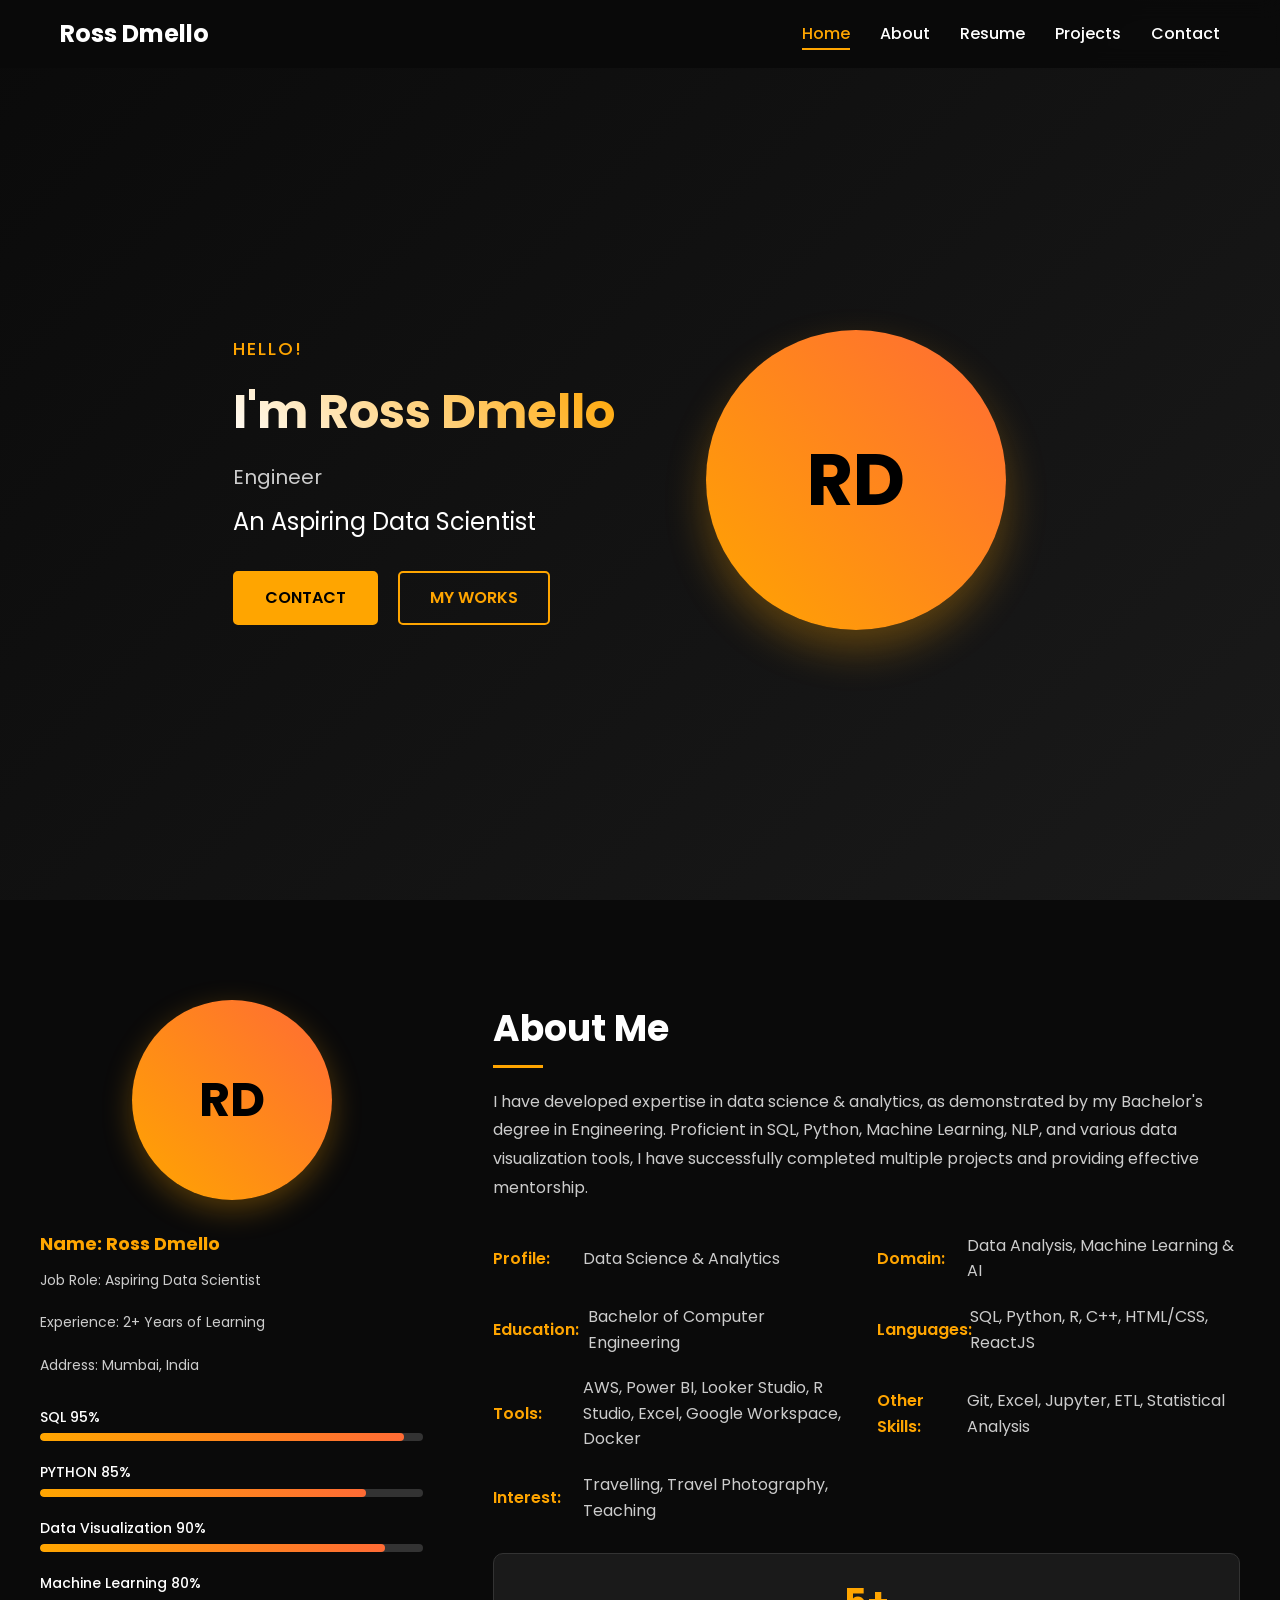
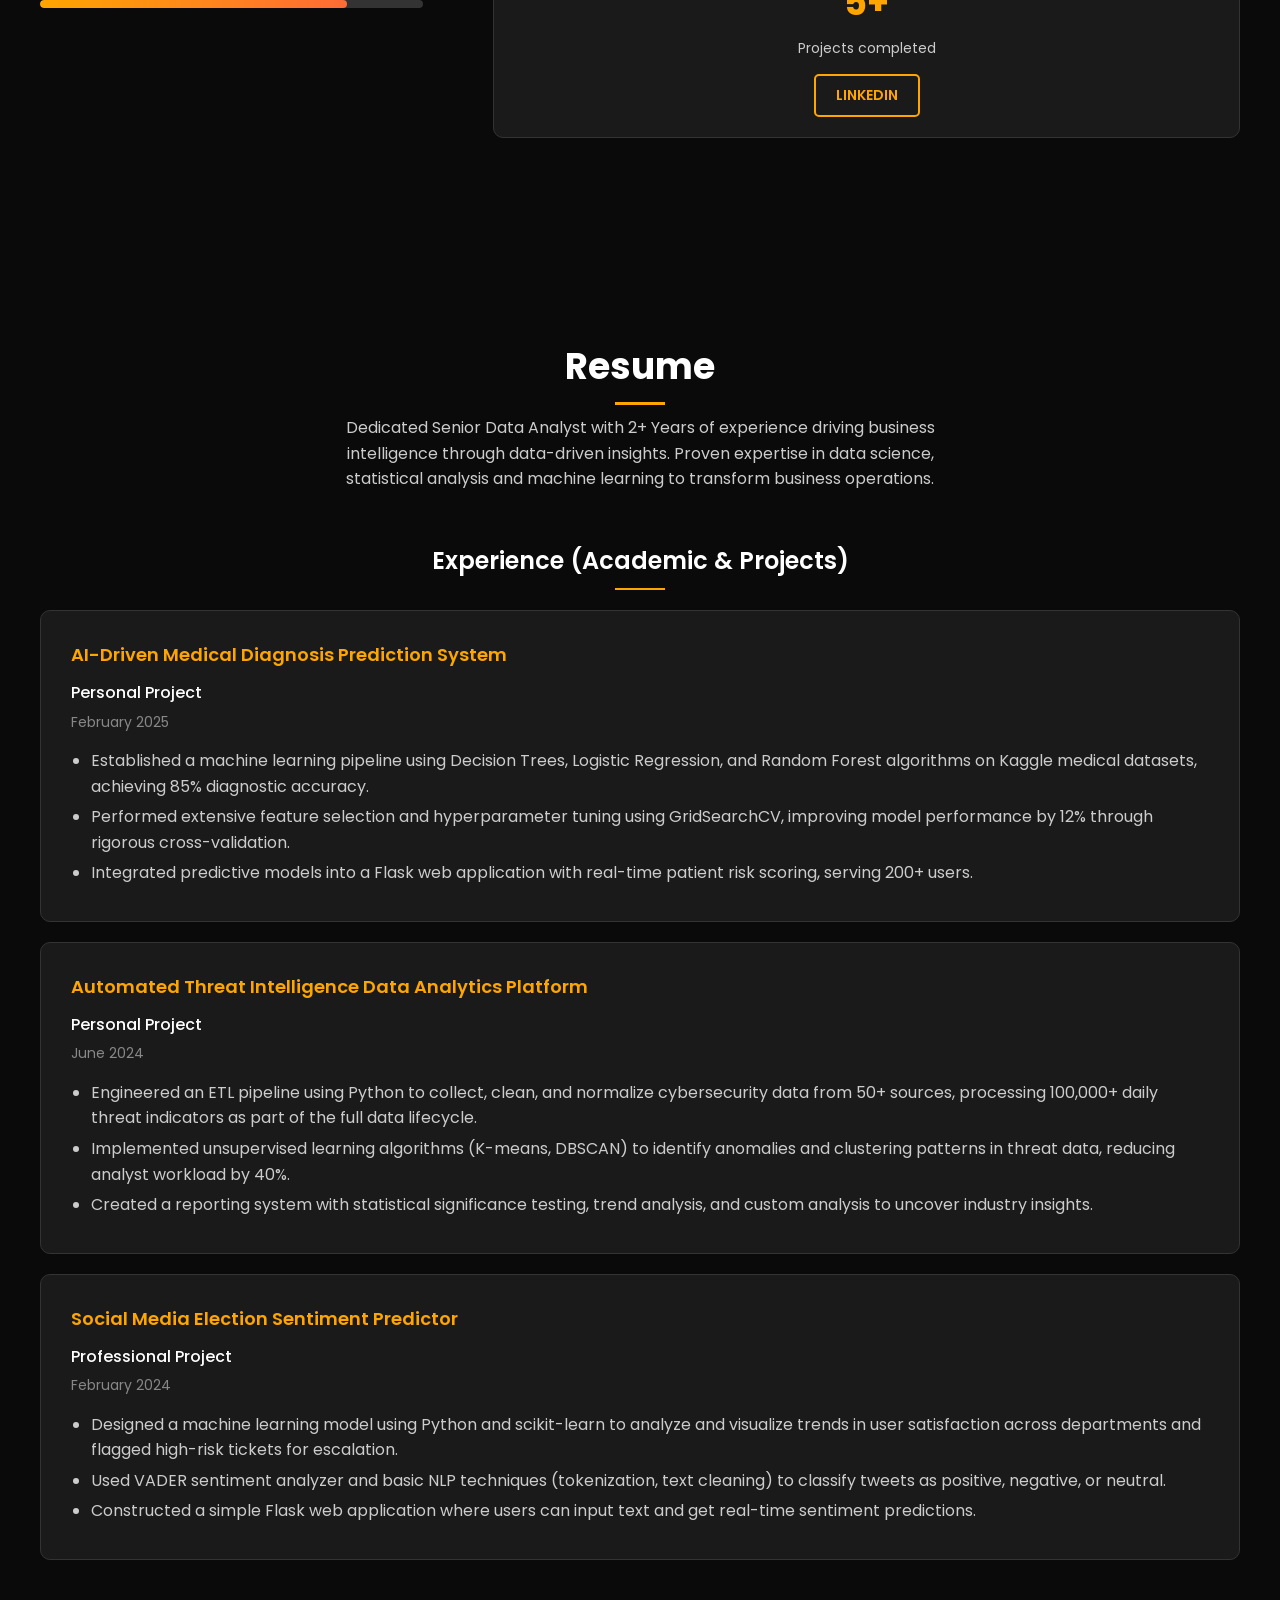
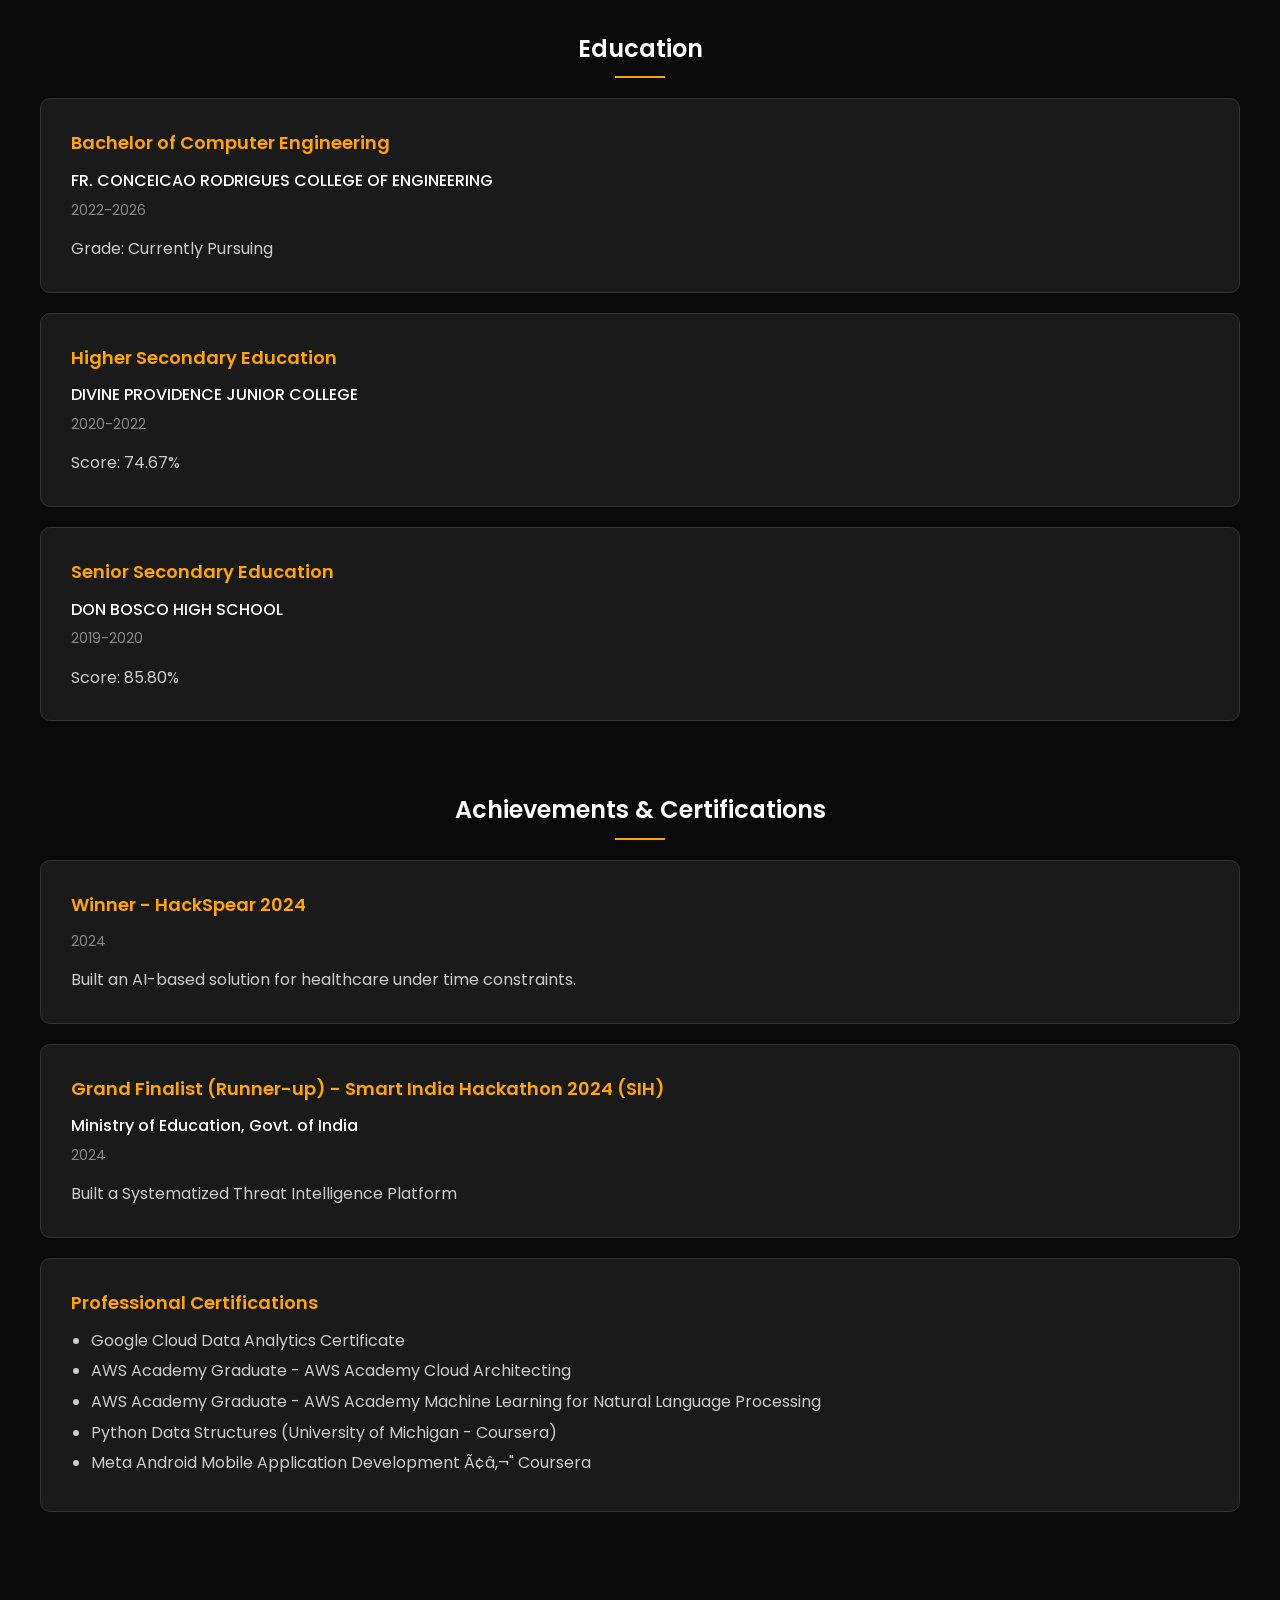
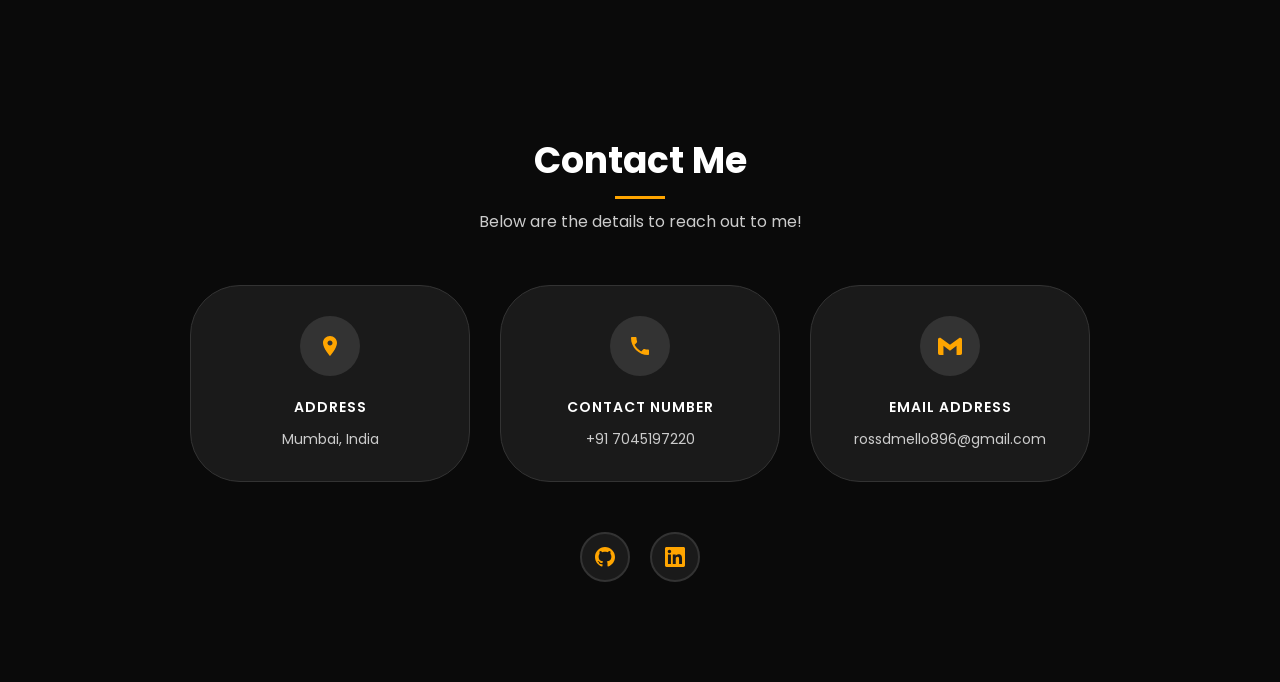
==== commit 370056fb: "Updated languages and tools" ====
--- a/index.html
+++ b/index.html
@@ -762,7 +762,7 @@
             <div class="about-right">
                 <h2 class="section-title">About Me</h2>
                 <p class="about-text">
-                    With over 2 years of comprehensive experience in the technology field, I have developed expertise in data science & analytics, as demonstrated by my Bachelor's degree in Engineering. Proficient in SQL, Python, Machine Learning, NLP, and various data visualization tools, I have successfully completed multiple projects and providing effective mentorship.
+                    I have developed expertise in data science & analytics, as demonstrated by my Bachelor's degree in Engineering. Proficient in SQL, Python, Machine Learning, NLP, and various data visualization tools, I have successfully completed multiple projects and providing effective mentorship.
                 </p>
                 
                 <div class="about-details">
